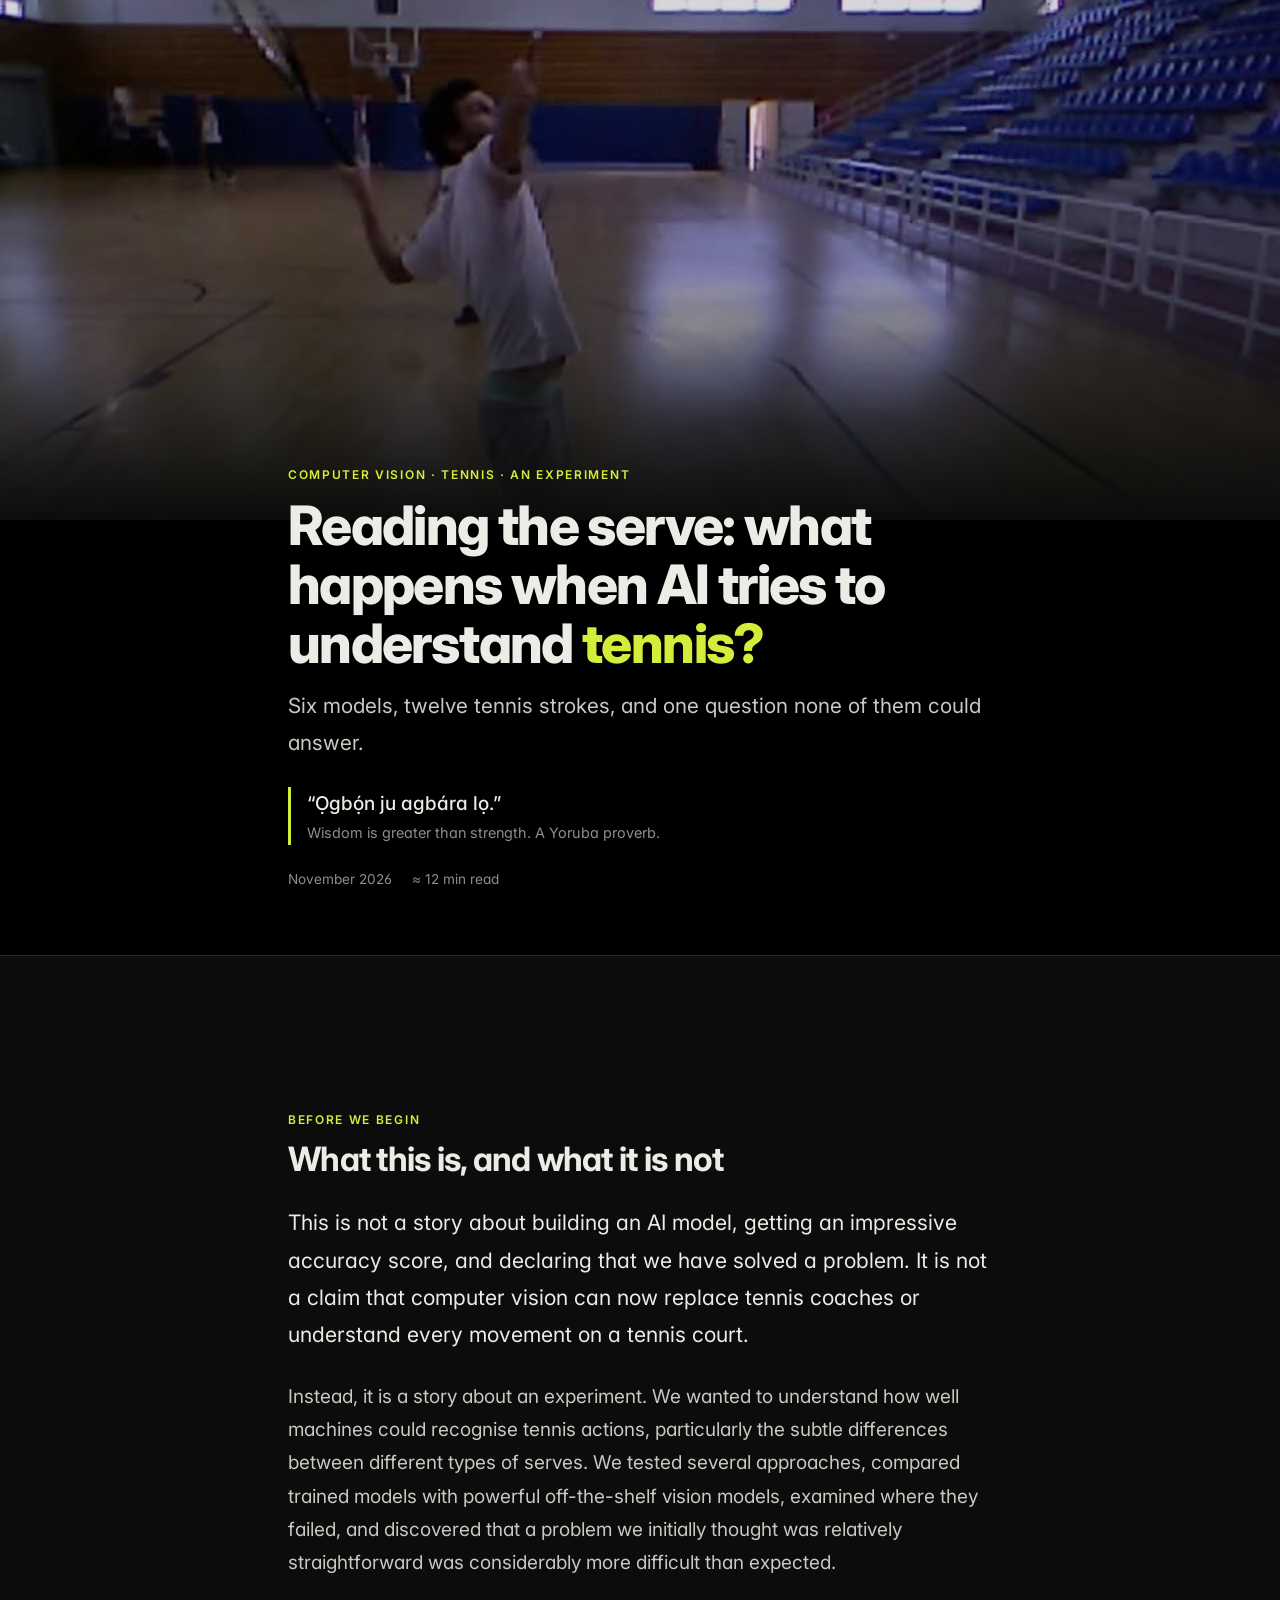
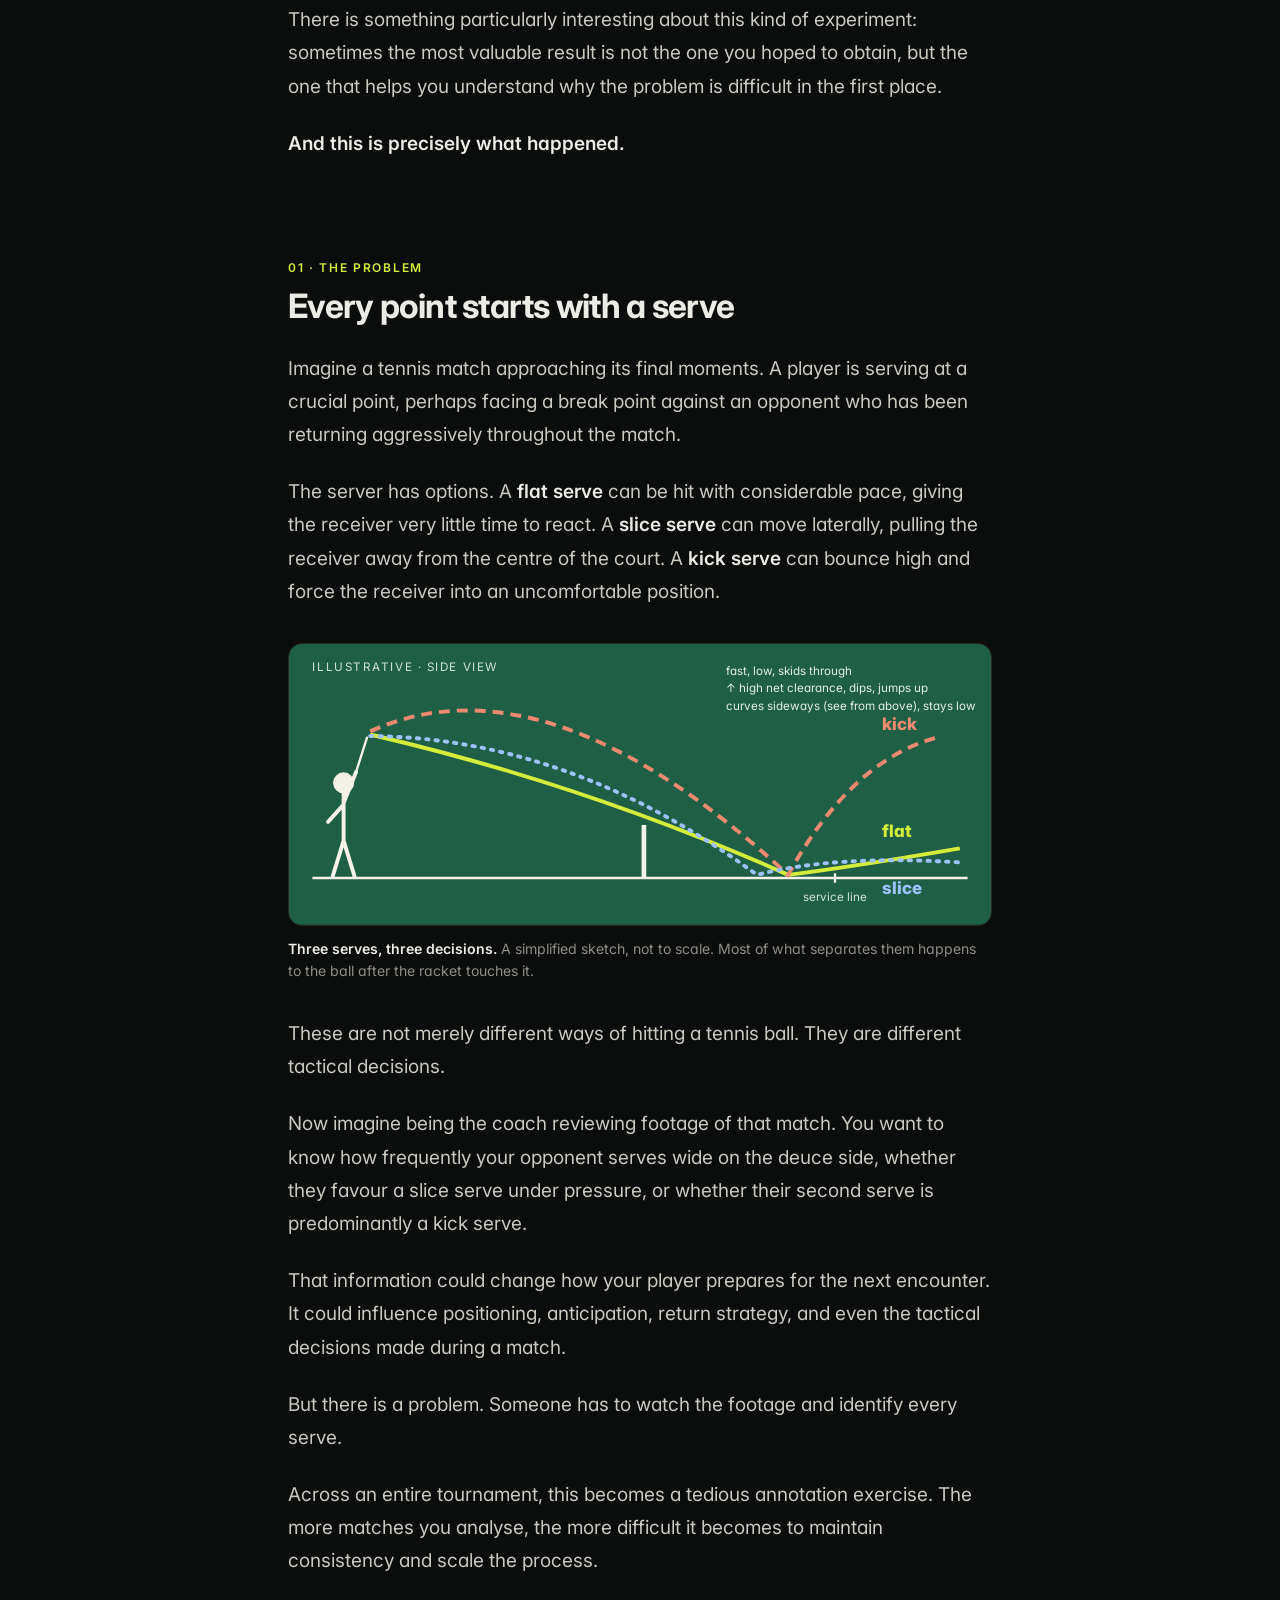
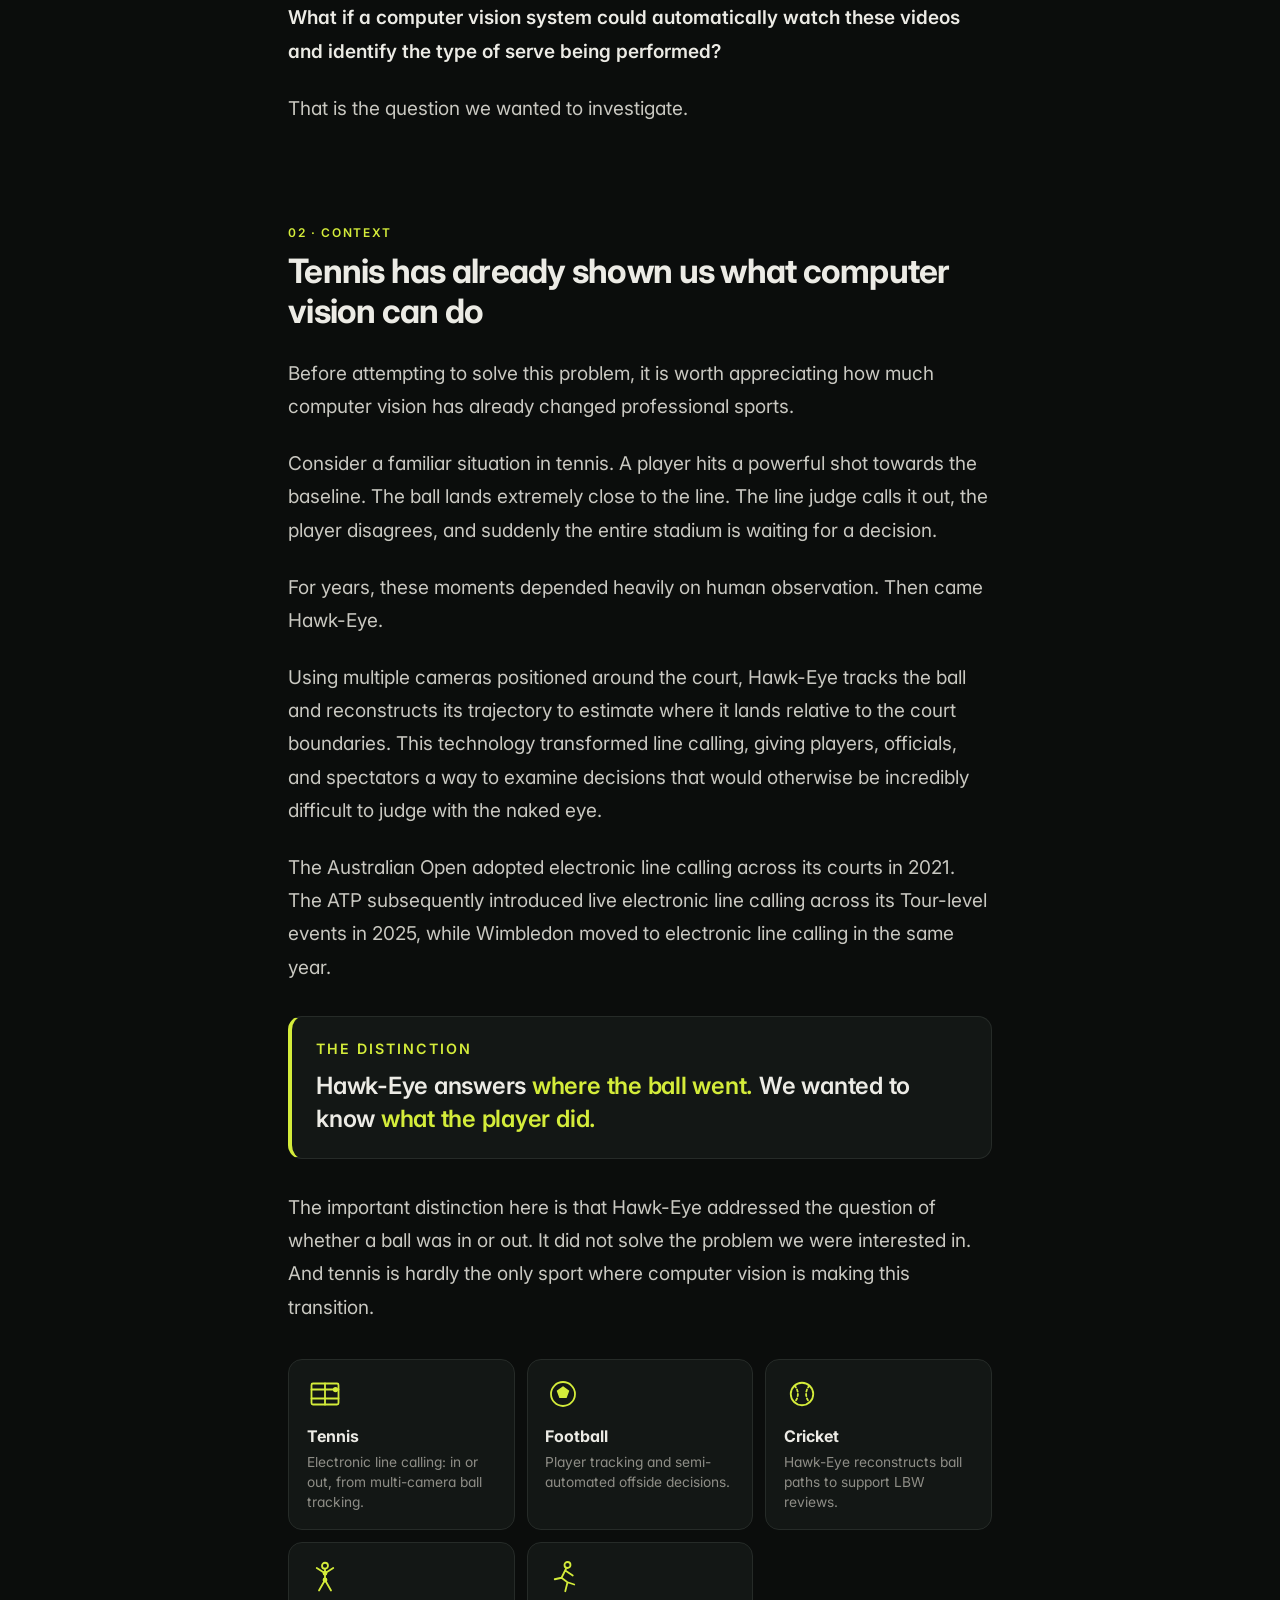
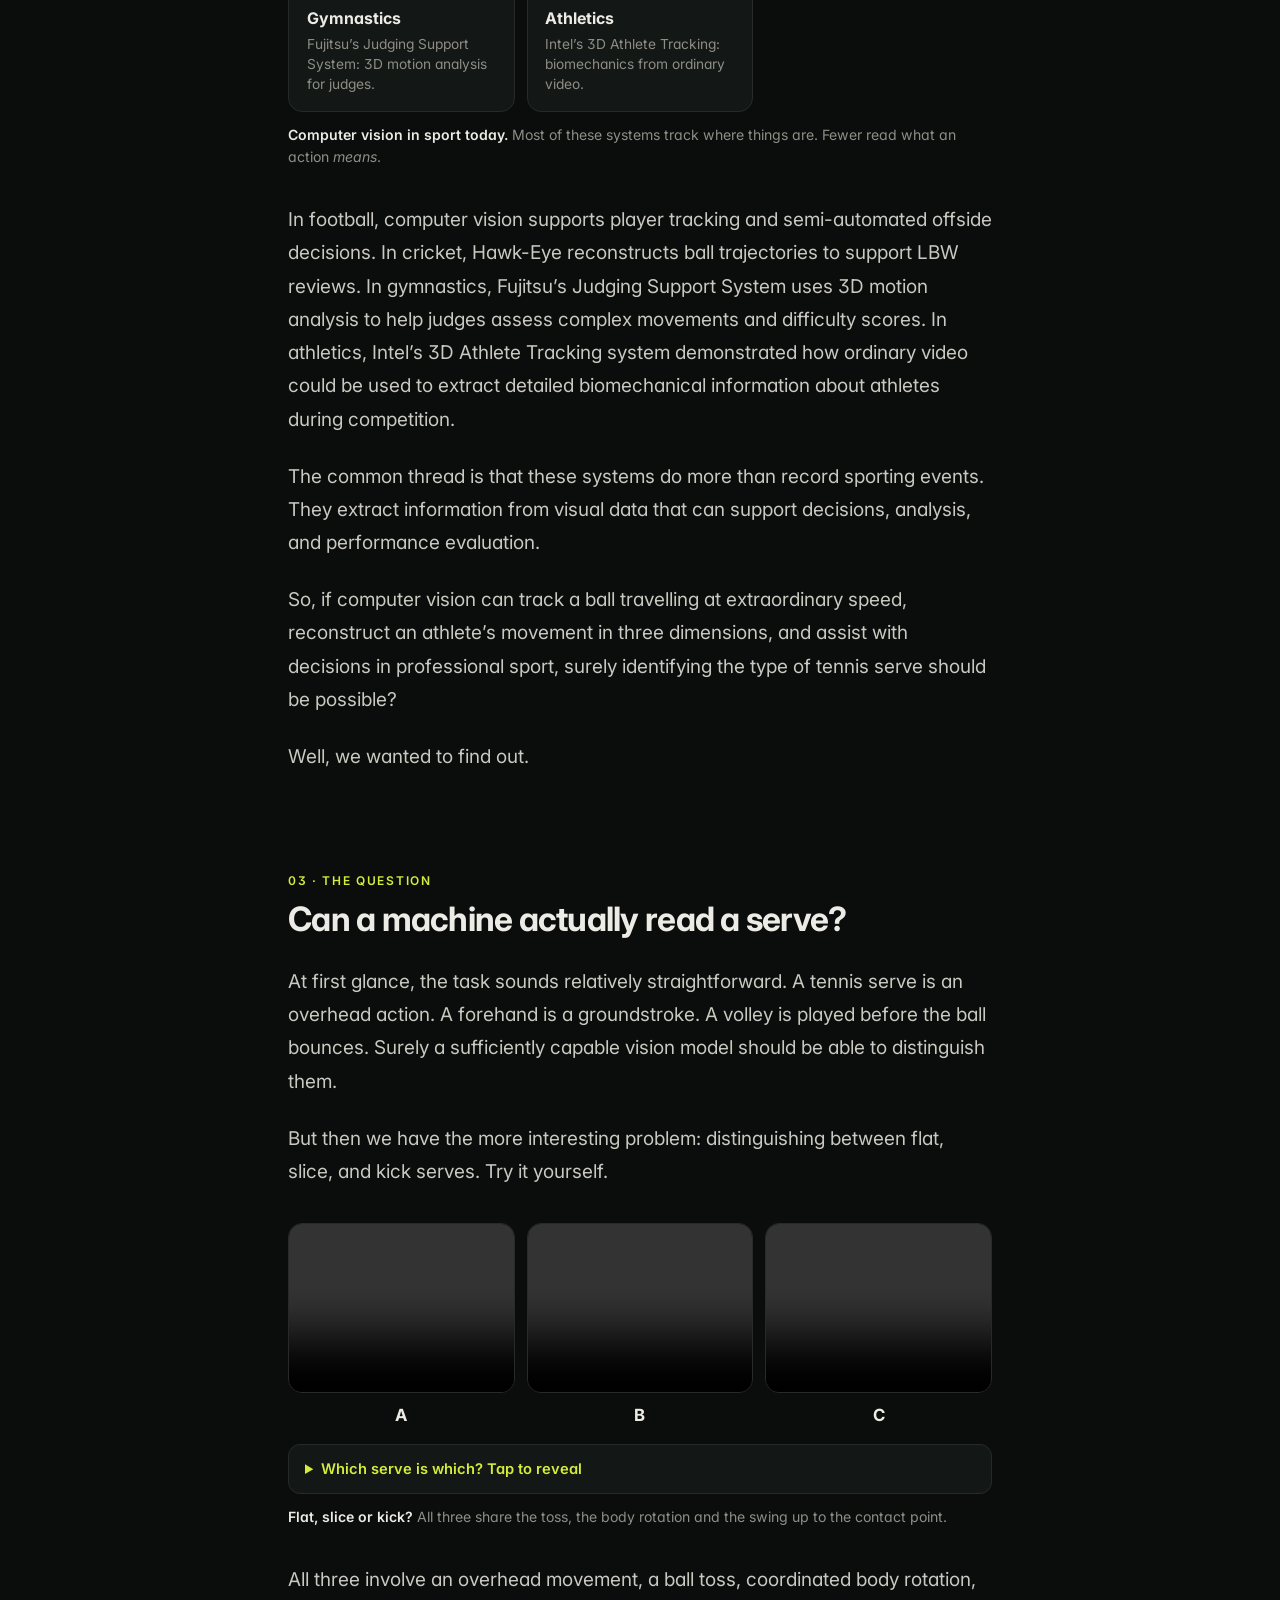
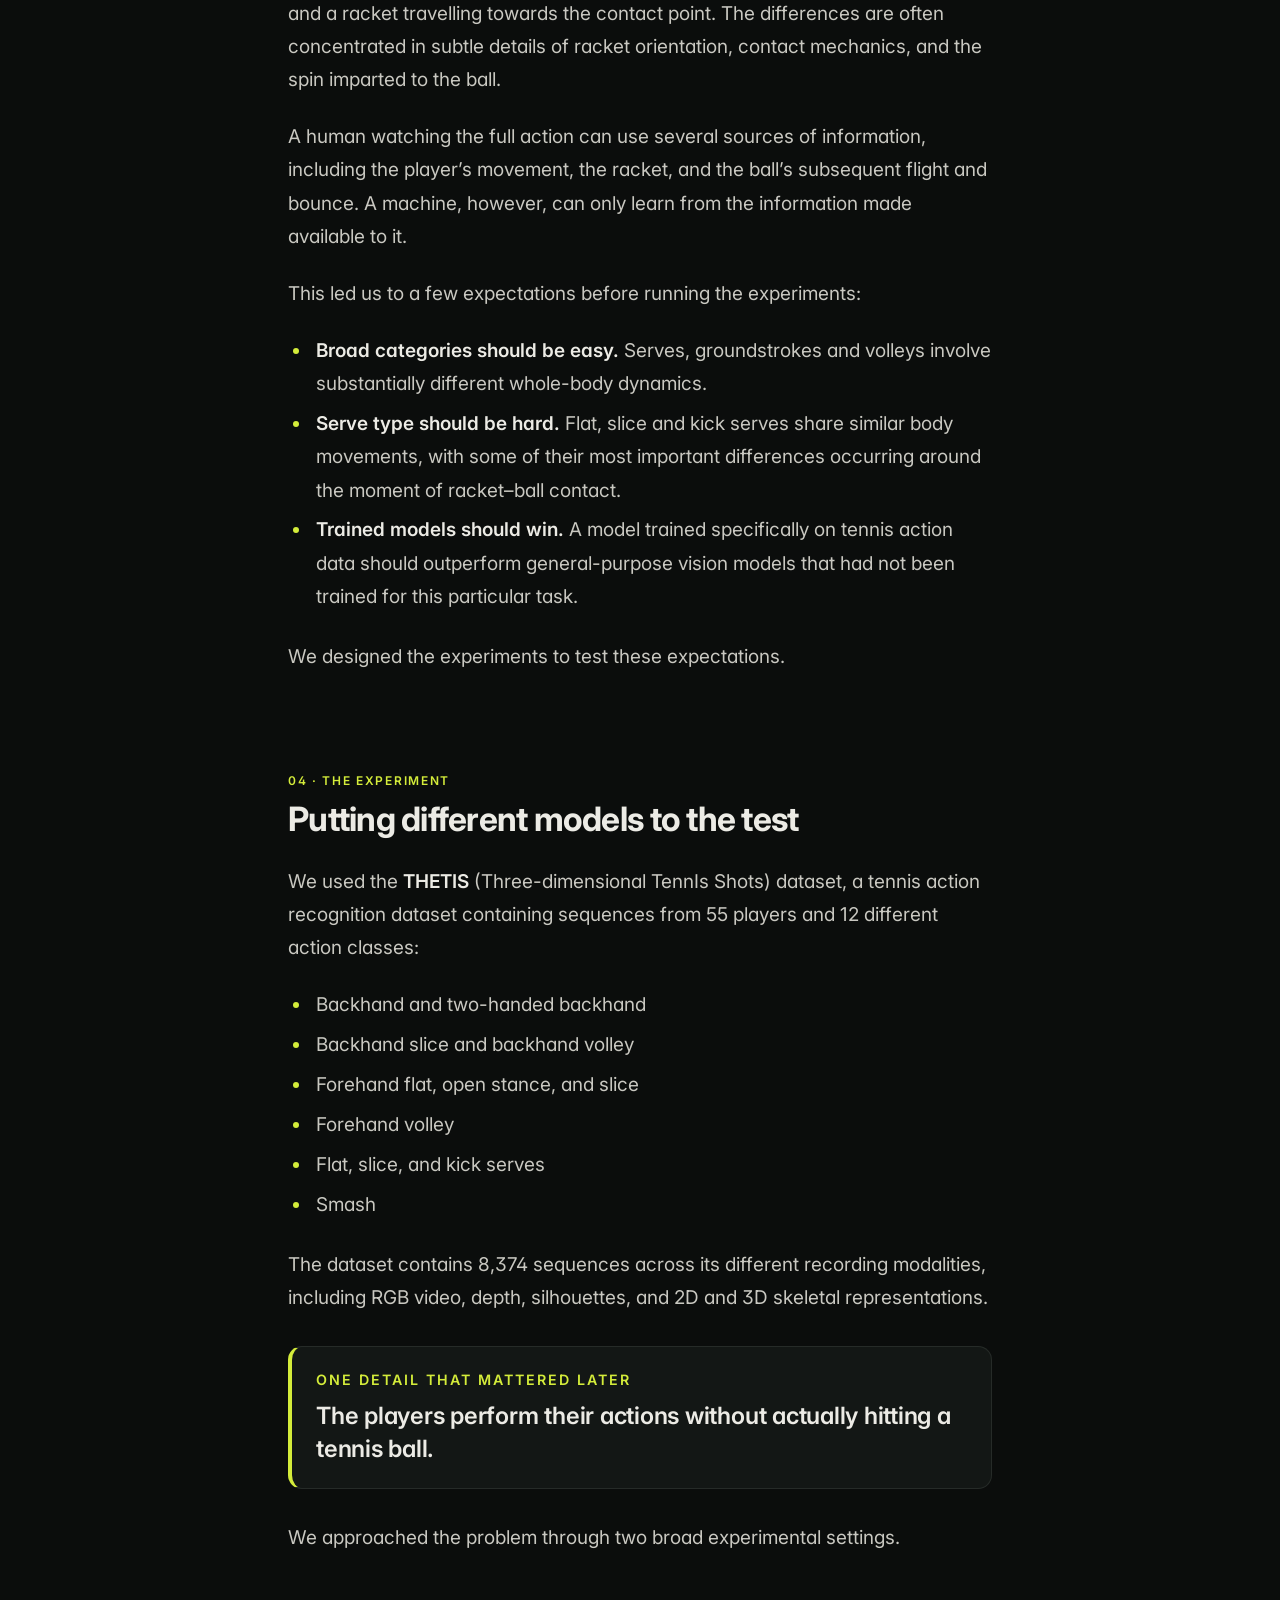
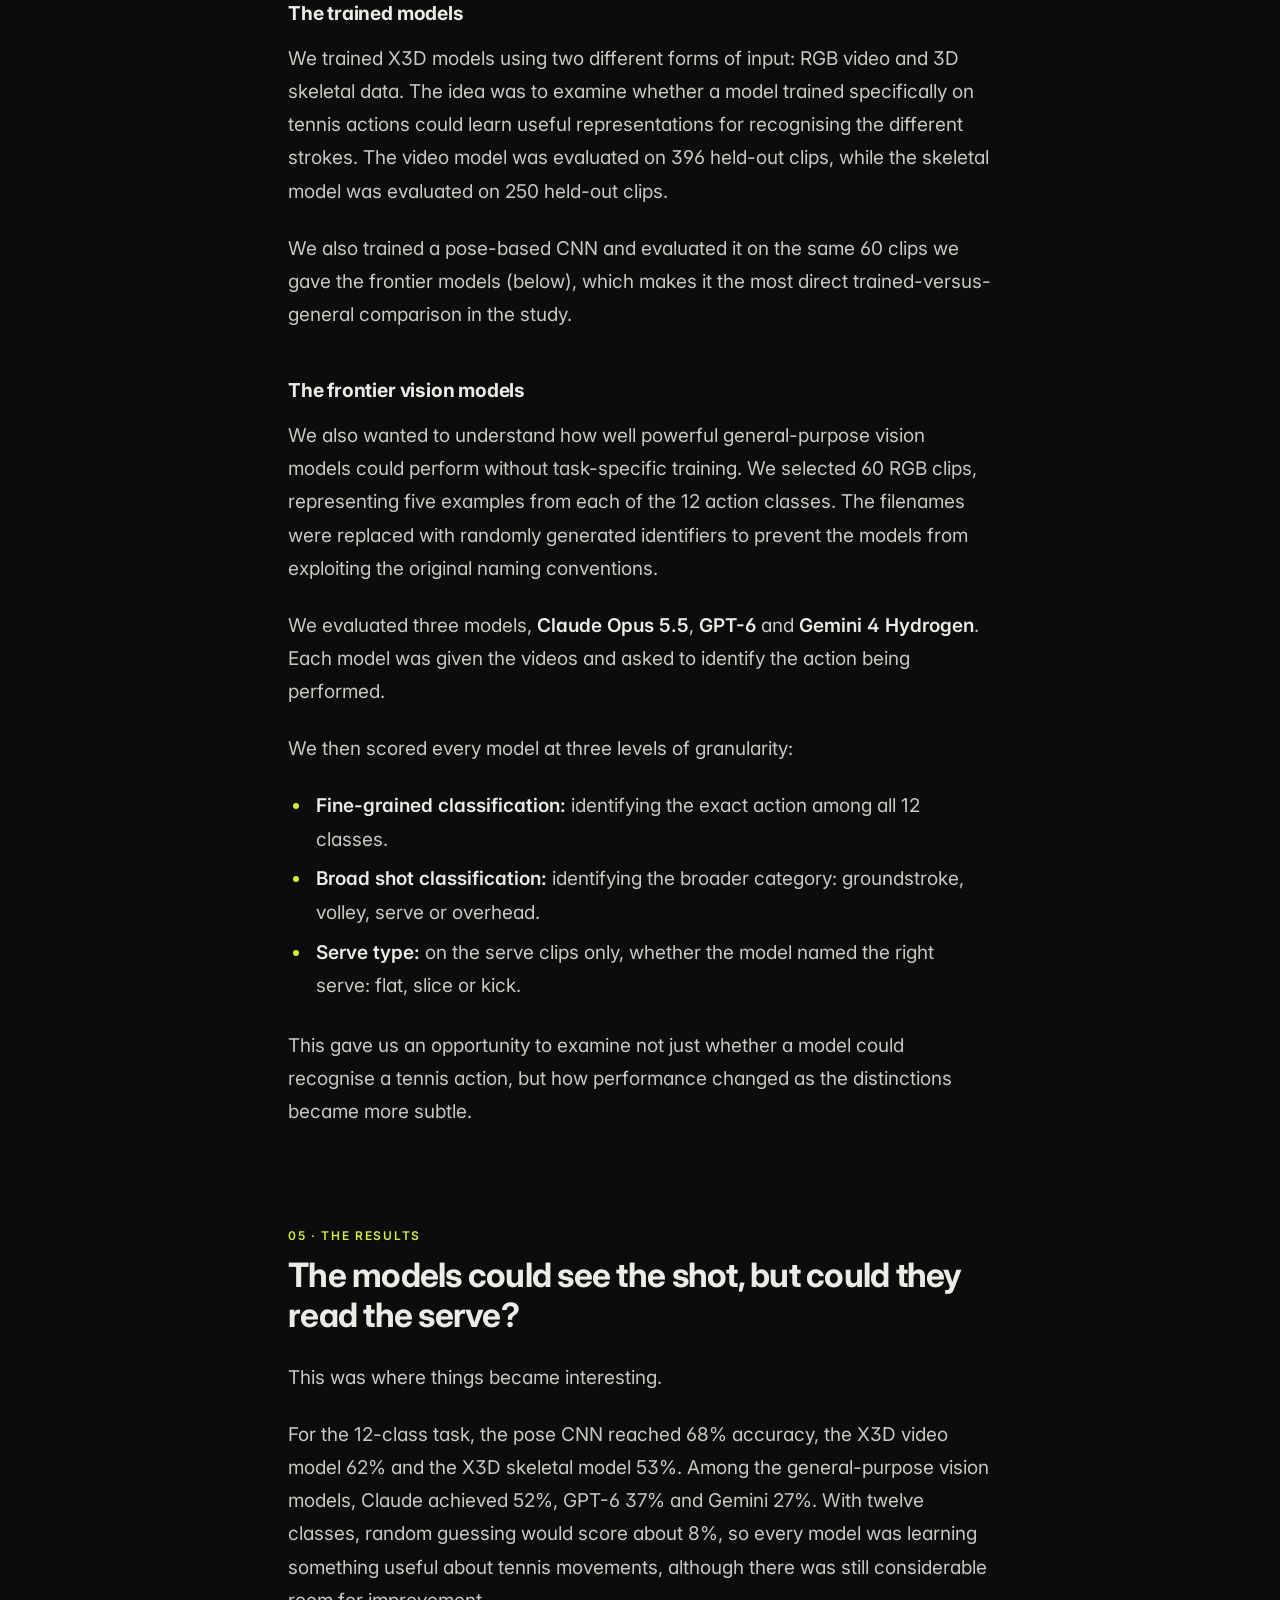
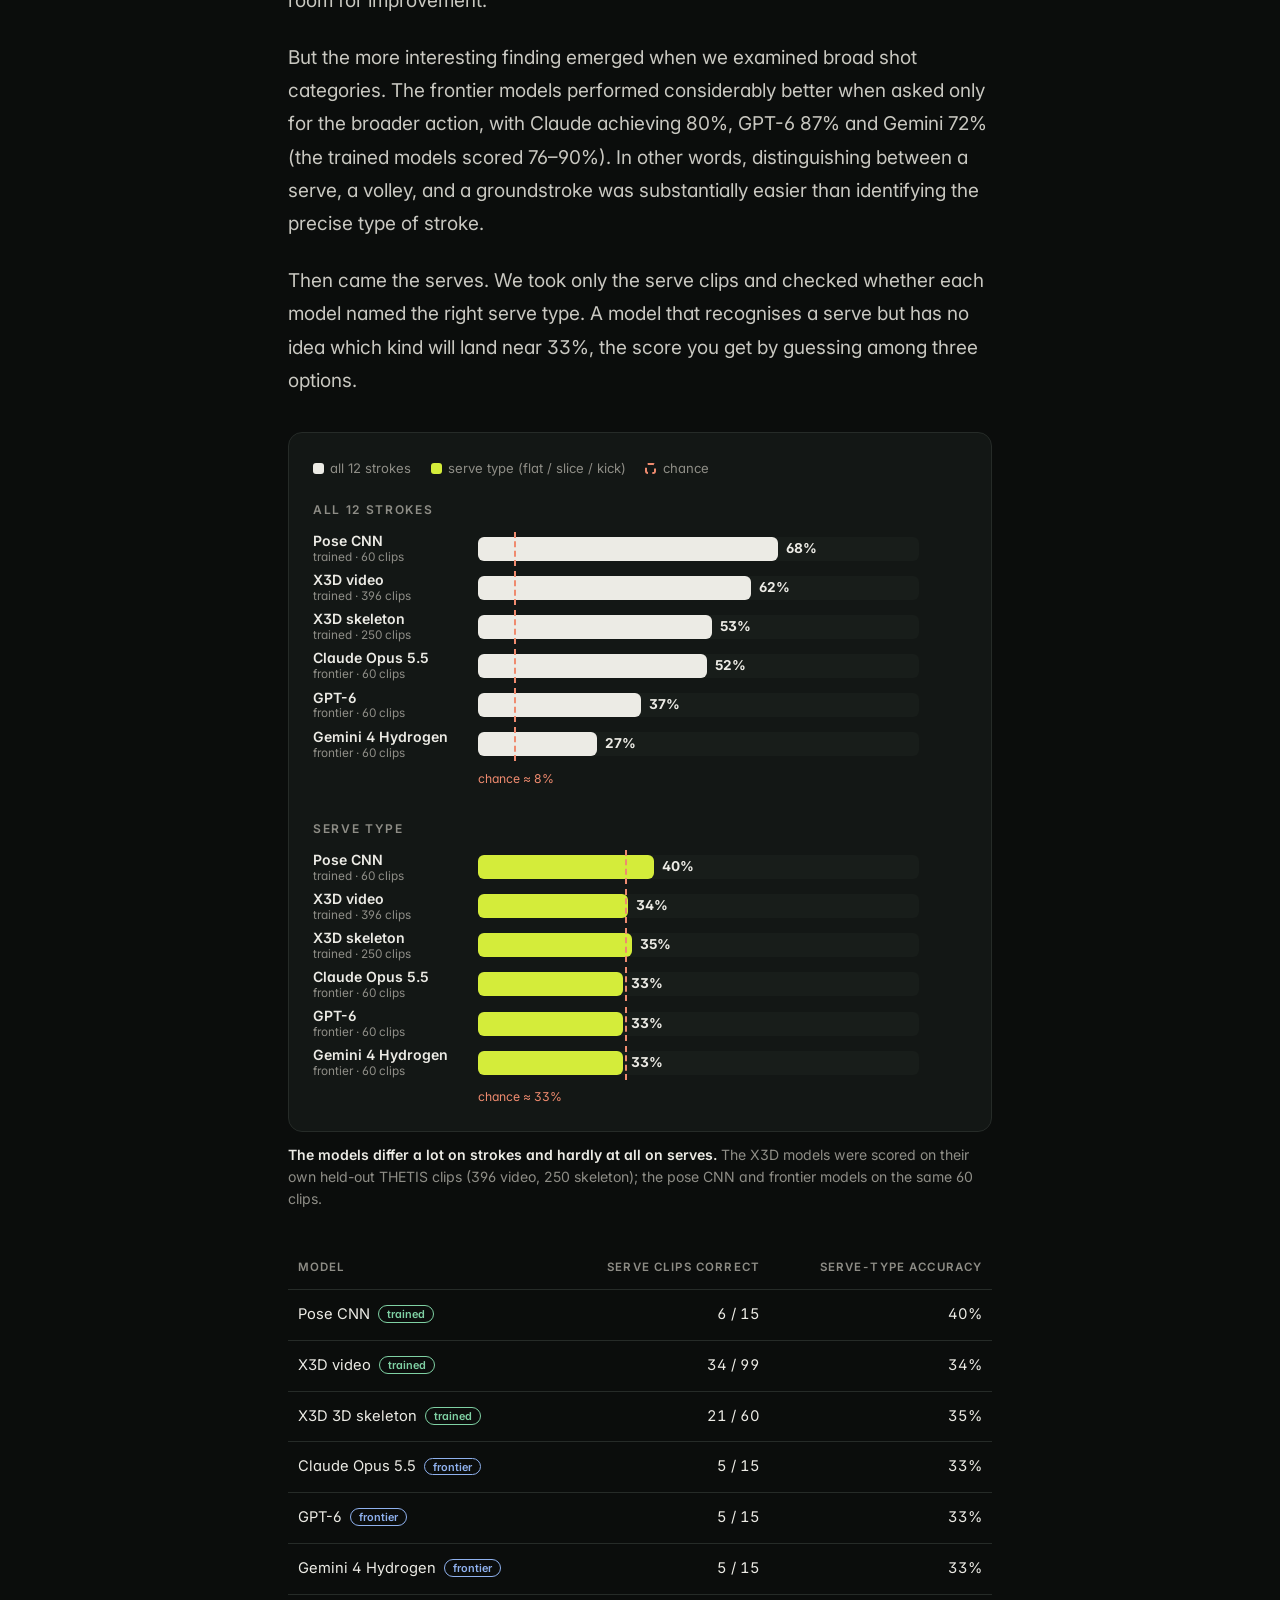
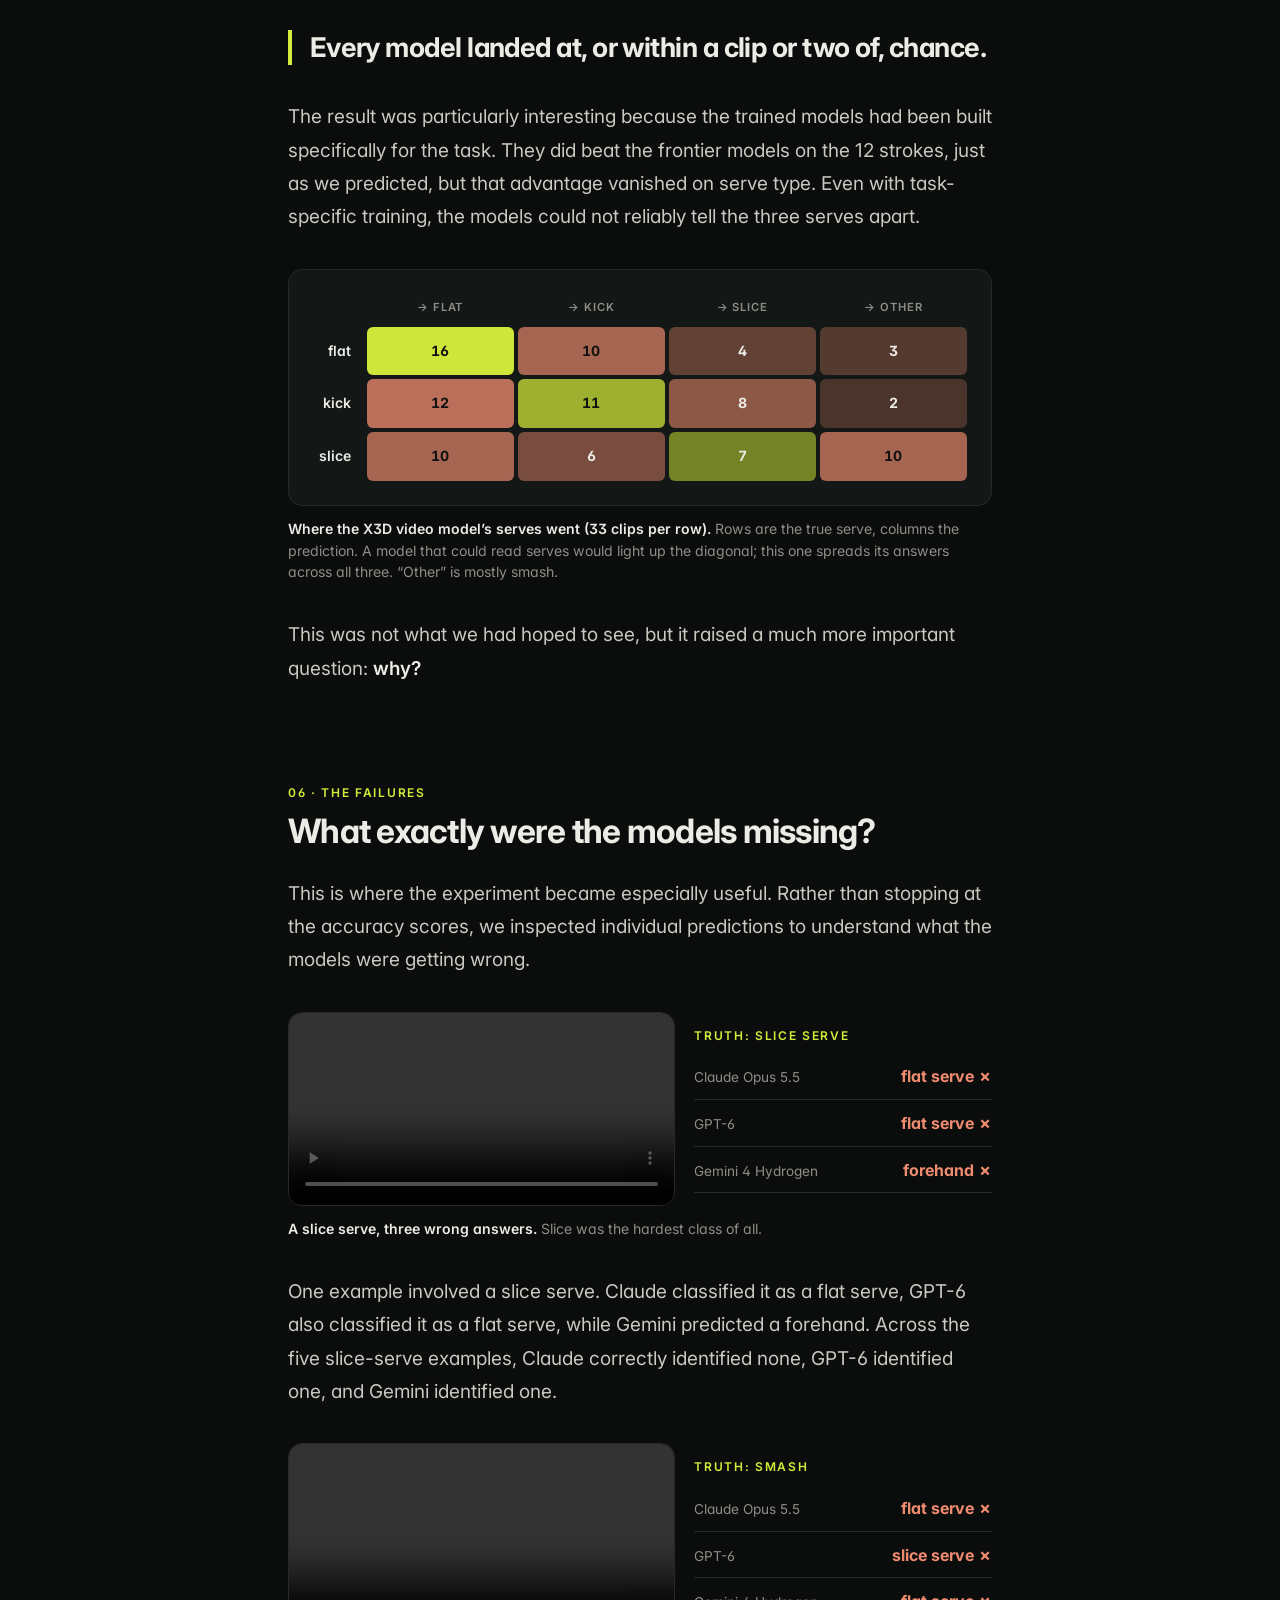
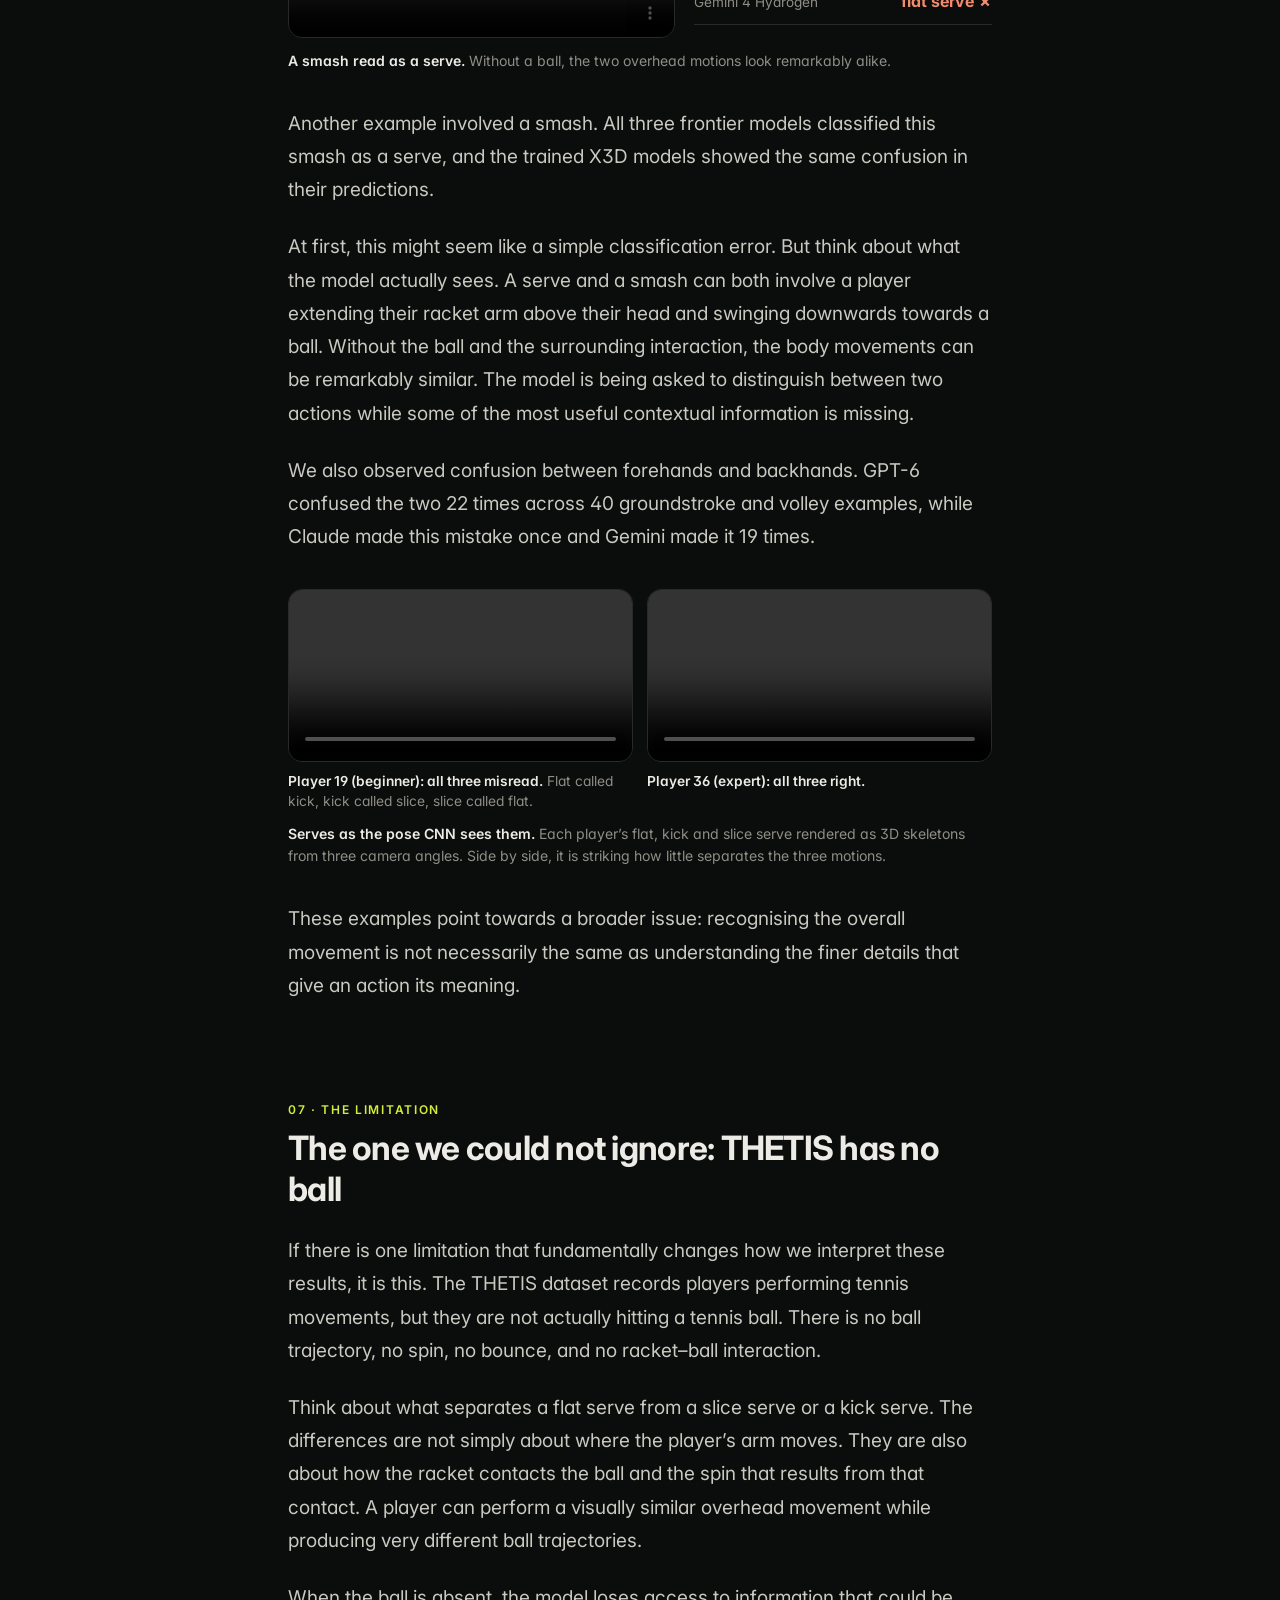
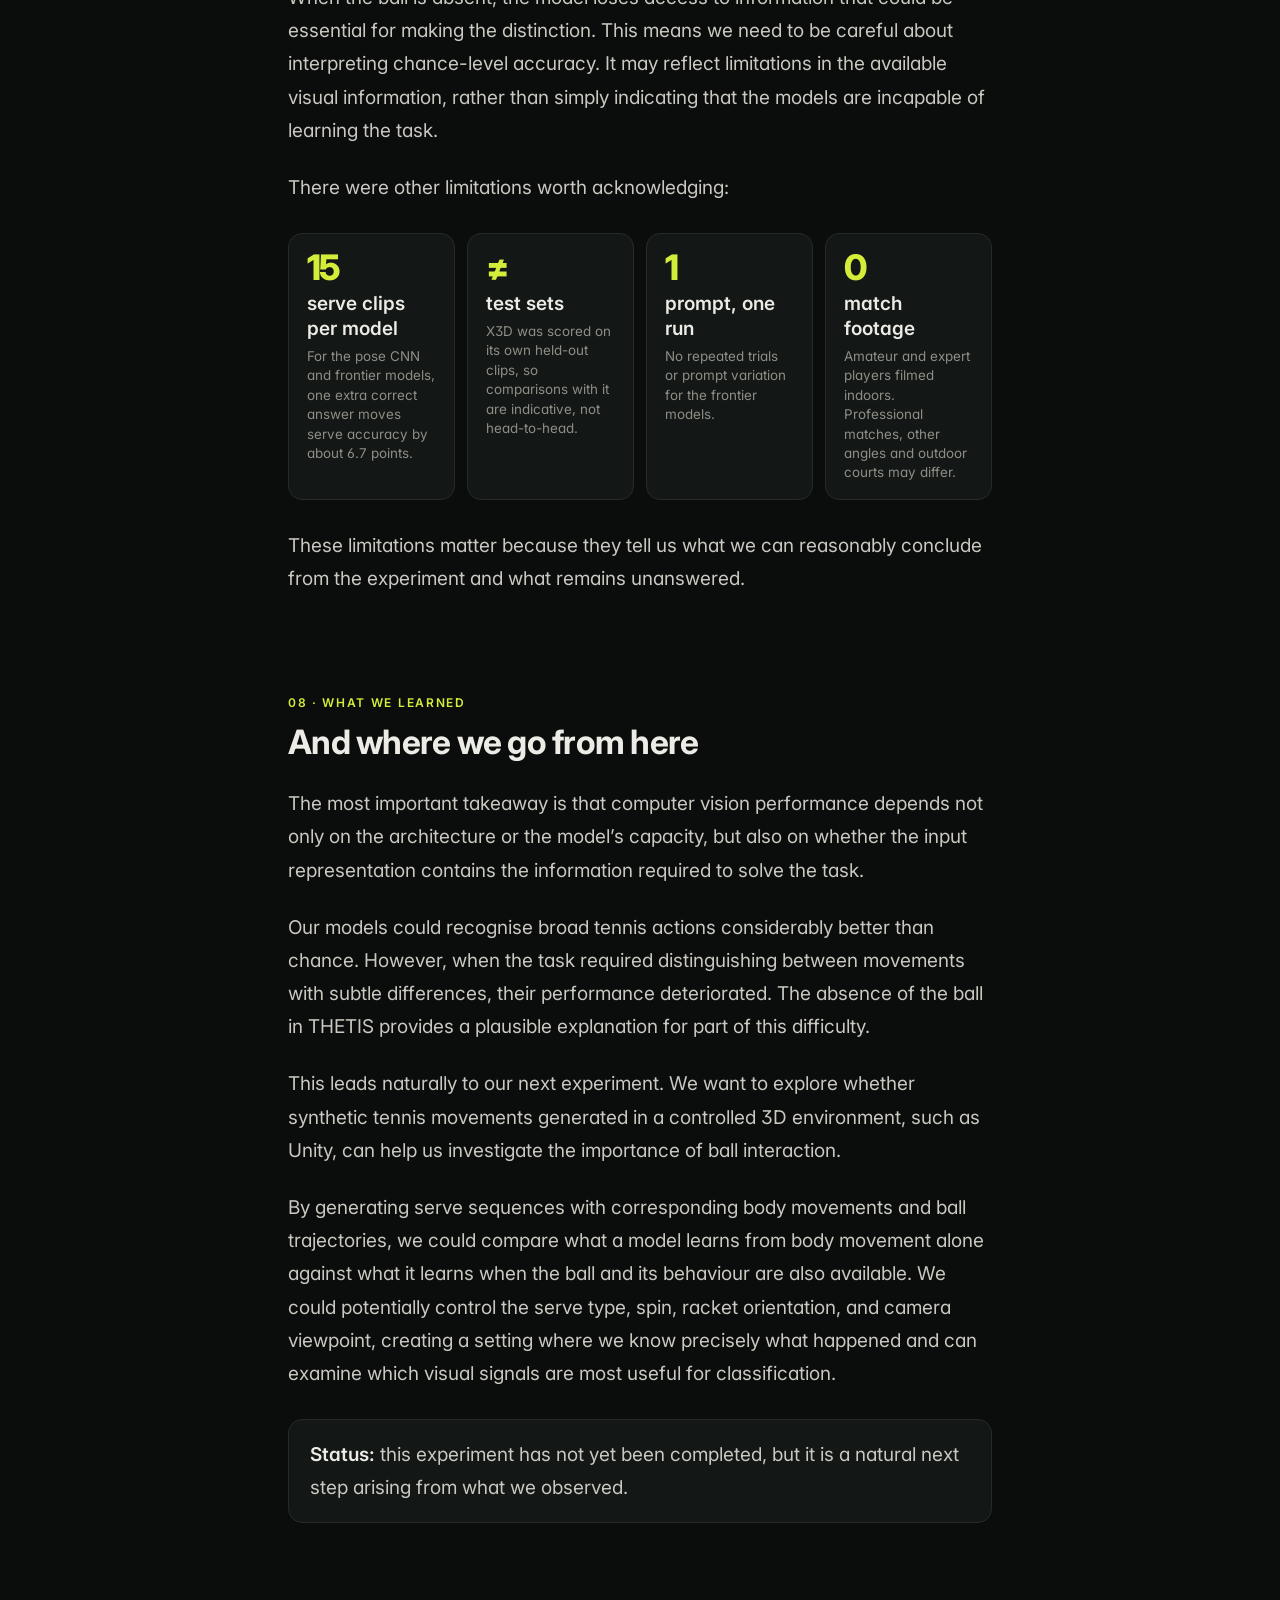
==== reading-the-serve/index.html @ dcf15a88 "final" ====
<!DOCTYPE html>
<html lang="en">
<head>
<meta charset="utf-8">
<meta name="viewport" content="width=device-width, initial-scale=1">
<title>Reading the Serve: What Happens When AI Tries to Understand Tennis?</title>
<meta name="description" content="An experiment in teaching machines to tell flat, slice and kick serves apart, and why every model we tested landed at chance.">
<meta property="og:title" content="Reading the Serve: What Happens When AI Tries to Understand Tennis?">
<meta property="og:description" content="Six models, twelve tennis strokes, and one serve problem none of them could solve.">
<meta property="og:type" content="article">
<meta name="theme-color" content="#0f1a14">
<link rel="icon" href="data:image/svg+xml,%3Csvg xmlns='http://www.w3.org/2000/svg' viewBox='0 0 64 64'%3E%3Ccircle cx='32' cy='32' r='28' fill='%23d4ec3a'/%3E%3Cpath d='M10 20c12 6 12 18 0 24M54 20c-12 6-12 18 0 24' fill='none' stroke='%23fff' stroke-width='4'/%3E%3C/svg%3E">
<link rel="preconnect" href="https://fonts.googleapis.com"><link rel="preconnect" href="https://fonts.gstatic.com" crossorigin>
<link href="https://fonts.googleapis.com/css2?family=Inter:wght@400;500;600;700;800&display=swap" rel="stylesheet">
<style>
:root{
  --bg:#0b0d0c; --card:#131715; --card-2:#181d1a; --ink:#ecebe5; --soft:#c9c8c1; --mute:#8e8d86; --line:#262b28;
  --ball:#d4ec3a; --clay:#ef8b6f; --blue:#8fb1ee; --green:#7fd1a4;
  --font:"Inter", ui-sans-serif, -apple-system, BlinkMacSystemFont, "Segoe UI", Roboto, Arial, sans-serif;
  --col:44rem; --pad:clamp(1.25rem,5vw,2rem);
}
*{box-sizing:border-box}
html{-webkit-text-size-adjust:100%;scroll-behavior:smooth}
body{margin:0;background:var(--bg);color:var(--soft);font-family:var(--font);font-size:clamp(1.0625rem,1rem + .25vw,1.1875rem);line-height:1.75;-webkit-font-smoothing:antialiased;font-feature-settings:"cv11","ss01"}
img,video,svg{max-width:100%;display:block}
a{color:var(--ball);text-underline-offset:3px}
strong,b{color:var(--ink);font-weight:600}
#progress{position:fixed;top:0;left:0;height:3px;width:0;background:var(--ball);z-index:50}

/* one column for everything */
.col,article>*{width:100%;max-width:var(--col);margin-left:auto;margin-right:auto}

/* hero */
.hero{position:relative;background:#000;overflow:hidden;border-bottom:1px solid var(--line)}
.hero-media{position:relative;height:clamp(240px,48vw,520px)}
.hero-media img{width:100%;height:100%;object-fit:cover;object-position:50% 22%;opacity:.85}
.hero-media::after{content:"";position:absolute;inset:0;background:linear-gradient(180deg,rgba(11,13,12,0) 40%,var(--bg) 100%)}
.hero .court{display:none}
.hero-inner{position:relative;padding:0 var(--pad) clamp(2.5rem,6vw,4rem);margin-top:-3.5rem;max-width:calc(var(--col) + 2*var(--pad));margin-left:auto;margin-right:auto;z-index:2}
.eyebrow,.label{font-size:.75rem;font-weight:600;letter-spacing:.14em;text-transform:uppercase;color:var(--ball)}
.hero h1{color:var(--ink);font-weight:800;letter-spacing:-.03em;line-height:1.08;font-size:clamp(2.1rem,1.4rem + 3.2vw,3.4rem);margin:.7rem 0 1rem}
.hero h1 em{font-style:normal;color:var(--ball)}
.hero .dek{font-size:clamp(1.1rem,1rem + .4vw,1.3rem);color:var(--soft);margin:0 0 1.6rem}
.proverb{margin:0;padding-left:1rem;border-left:3px solid var(--ball);color:var(--ink);font-weight:500}
.proverb span{display:block;color:var(--mute);font-weight:400;font-size:.9rem}
.meta{display:flex;gap:1.25rem;margin-top:1.4rem;font-size:.85rem;color:var(--mute)}

/* article */
article{padding:clamp(2rem,5vw,3.5rem) var(--pad) 3rem}
article p{margin:0 auto 1.25em}
article h2{color:var(--ink);font-weight:700;letter-spacing:-.022em;line-height:1.2;font-size:clamp(1.55rem,1.25rem + 1.2vw,2.1rem);margin:3em auto .75em}
article h2 .n{display:block;font-size:.75rem;font-weight:600;letter-spacing:.14em;text-transform:uppercase;color:var(--ball);margin-bottom:.7rem}
article h3{color:var(--ink);font-weight:700;font-size:1.2rem;letter-spacing:-.01em;margin:2.2em auto .6em}
article ul{padding-left:1.25em;margin:0 auto 1.4em}
article li{margin:.35em 0;padding-left:.2em}
article li::marker{color:var(--ball)}
.lead{font-size:1.12em;color:var(--ink)}
.kicker-line{color:var(--ink);font-weight:600}
hr.sep{border:0;height:1px;background:var(--line);margin:3rem auto}
.note{background:var(--card);border:1px solid var(--line);border-radius:14px;padding:1.1rem 1.3rem;margin:1.8rem auto}
.note p:last-child{margin-bottom:0}
.callout{background:var(--card);border:1px solid var(--line);border-left:4px solid var(--ball);border-radius:14px;padding:1.4rem 1.5rem;margin:2rem auto;color:var(--ink);font-size:1.25em;font-weight:600;line-height:1.4;letter-spacing:-.01em}
.callout .tag{display:block;font-size:.6em;font-weight:600;letter-spacing:.14em;text-transform:uppercase;color:var(--ball);margin-bottom:.6rem}
.callout em{font-style:normal;color:var(--ball)}
.pull{color:var(--ink);font-weight:700;font-size:clamp(1.3rem,1.1rem + .9vw,1.7rem);line-height:1.3;letter-spacing:-.02em;margin:2.2rem auto;padding-left:1.1rem;border-left:4px solid var(--ball)}

/* figures: same column as text */
figure{margin:2.2rem auto}
figcaption{font-size:.88rem;line-height:1.55;color:var(--mute);margin-top:.75rem}
.frame{border-radius:14px;overflow:hidden;background:#000;border:1px solid var(--line)}
video{width:100%;height:auto;background:#000}
.trio{display:grid;grid-template-columns:repeat(3,1fr);gap:.75rem}
.trio .cell .frame{aspect-ratio:4/3}
.trio video{height:100%;object-fit:cover}
.trio .lab{color:var(--ink);font-weight:700;font-size:1.05rem;text-align:center;margin-top:.45rem}
details.reveal{font-size:.92rem;margin-top:.9rem;background:var(--card);border:1px solid var(--line);border-radius:12px;padding:.7rem 1rem}
details.reveal summary{cursor:pointer;font-weight:600;color:var(--ball)}
@media (max-width:560px){.trio{grid-template-columns:1fr}.trio .cell .frame{aspect-ratio:16/10}}

.sports{display:grid;grid-template-columns:repeat(auto-fit,minmax(200px,1fr));gap:.75rem}
.sport{background:var(--card);border:1px solid var(--line);border-radius:14px;padding:1rem 1.1rem}
.sport svg{width:36px;height:36px;margin-bottom:.6rem;color:var(--ball)}
.sport .nm{color:var(--ink);font-weight:700;font-size:1rem}
.sport .wh{font-size:.86rem;color:var(--mute);line-height:1.45;margin-top:.2rem}

.chart{background:var(--card);border:1px solid var(--line);border-radius:14px;padding:clamp(1rem,3vw,1.5rem)}
.chart-head{display:flex;flex-wrap:wrap;gap:.5rem 1.2rem;font-size:.82rem;color:var(--mute);margin-bottom:1.2rem}
.chart-head i{display:inline-block;width:11px;height:11px;border-radius:3px;vertical-align:-1px;margin-right:.4rem}
.panels{display:grid;grid-template-columns:1fr;gap:1.8rem}
.panel h4{font-size:.75rem;font-weight:600;letter-spacing:.14em;text-transform:uppercase;color:var(--mute);margin:0 0 .8rem}
.row{display:grid;grid-template-columns:9.5rem 1fr;align-items:center;gap:.8rem;margin:.5rem 0}
.row .who{color:var(--ink);font-size:.88rem;font-weight:600;line-height:1.2}
.row .who small{display:block;font-weight:400;color:var(--mute);font-size:.74rem}
.track{position:relative;height:24px;background:var(--card-2);border-radius:6px;margin-right:3rem}
.bar{position:absolute;left:0;top:0;bottom:0;border-radius:6px;background:var(--ink)}
.bar span{position:absolute;left:calc(100% + 8px);top:50%;transform:translateY(-50%);font-size:.85rem;font-weight:700;color:var(--ink);white-space:nowrap}
.panel.serve .bar{background:var(--ball)}
.chance{position:absolute;top:-5px;bottom:-5px;border-left:2px dashed var(--clay)}
.chance-lab{font-size:.76rem;color:var(--clay);margin-top:.4rem;padding-left:10.3rem !important}
@media (max-width:520px){.row{grid-template-columns:7.2rem 1fr}.chance-lab{padding-left:8rem !important}}

.tablewrap{overflow-x:auto;-webkit-overflow-scrolling:touch;margin:1.8rem auto}
table{width:100%;border-collapse:collapse;font-size:.92rem;min-width:28rem}
th,td{padding:.75rem .6rem;border-bottom:1px solid var(--line);text-align:left}
th{font-size:.72rem;letter-spacing:.1em;text-transform:uppercase;color:var(--mute);font-weight:600}
td{color:var(--ink)}
td.num,th.num{text-align:right;font-variant-numeric:tabular-nums}
tr.trained td:first-child::after,tr.frontier td:first-child::after{margin-left:.5rem;font-size:.68rem;font-weight:600;border:1px solid currentColor;border-radius:999px;padding:.05rem .5rem;vertical-align:1px}
tr.trained td:first-child::after{content:"trained";color:var(--green)}
tr.frontier td:first-child::after{content:"frontier";color:var(--blue)}

.heat{display:grid;grid-template-columns:auto repeat(4,1fr);gap:4px;font-size:.88rem}
.heat div{padding:.75rem .4rem;text-align:center;border-radius:6px;color:#111}
.heat .h{font-size:.7rem;font-weight:600;letter-spacing:.08em;text-transform:uppercase;color:var(--mute);background:none;padding:.3rem}
.heat .rl{text-align:right;font-weight:600;color:var(--ink);background:none;padding-right:.7rem}
.heat .c{font-weight:700;font-variant-numeric:tabular-nums}

.example{display:grid;grid-template-columns:1.3fr 1fr;gap:1.2rem;align-items:center}
.preds .truth{font-size:.75rem;font-weight:600;letter-spacing:.14em;text-transform:uppercase;color:var(--ball);margin-bottom:.5rem}
.preds .p{display:flex;justify-content:space-between;gap:.8rem;border-bottom:1px solid var(--line);padding:.55rem 0;align-items:baseline}
.preds .m{font-size:.85rem;color:var(--mute)}
.preds .v{font-weight:700;font-size:1rem}
.preds .no{color:var(--clay)} .preds .no::after{content:"  ✗"}
.preds .ok{color:var(--green)} .preds .ok::after{content:"  ✓"}
@media (max-width:620px){.example{grid-template-columns:1fr}}
.pair{display:grid;grid-template-columns:1fr 1fr;gap:.9rem}
.pcap{font-size:.86rem;line-height:1.45;color:var(--mute);margin:.6rem 0 0 !important}
@media (max-width:560px){.pair{grid-template-columns:1fr}}

.limits{display:grid;grid-template-columns:repeat(auto-fit,minmax(160px,1fr));gap:.75rem;margin:1.8rem auto}
.lim{background:var(--card);border:1px solid var(--line);border-radius:14px;padding:1rem 1.1rem}
.lim .b{font-weight:800;font-size:2.2rem;letter-spacing:-.04em;line-height:1;color:var(--ball)}
.lim .t{color:var(--ink);font-weight:600;margin-top:.45rem;line-height:1.3}
.lim .d{font-size:.84rem;color:var(--mute);margin-top:.3rem;line-height:1.45}
.refs{font-size:.94rem}
.refs li{margin:.6em 0;line-height:1.55}
footer{border-top:1px solid var(--line);padding:2rem var(--pad) 3rem;font-size:.85rem;color:var(--mute)}
footer .col{text-align:left}
@media (prefers-reduced-motion:reduce){html{scroll-behavior:auto}}
</style>
</head>
<body>
<div id="progress" aria-hidden="true"></div>

<header class="hero">
  <div class="hero-media"><img src="media/hero.jpg" alt="A THETIS dataset participant tossing an imaginary ball during a serve in an indoor sports hall"></div>
  <svg class="court" viewBox="0 0 1600 900" preserveAspectRatio="xMidYMid slice" fill="none" stroke="#d4ec3a" stroke-width="2" aria-hidden="true">
    <rect x="200" y="120" width="1200" height="660"/><line x1="200" y1="200" x2="1400" y2="200"/><line x1="200" y1="700" x2="1400" y2="700"/>
    <line x1="800" y1="120" x2="800" y2="780" stroke-dasharray="8 8"/><line x1="480" y1="200" x2="480" y2="700"/><line x1="1120" y1="200" x2="1120" y2="700"/><line x1="480" y1="450" x2="1120" y2="450"/>
  </svg>
  <div class="hero-inner">
    <div class="eyebrow">Computer vision · Tennis · An experiment</div>
    <h1>Reading the serve: what happens when AI tries to understand <em>tennis?</em></h1>
    <p class="dek">Six models, twelve tennis strokes, and one question none of them could answer.</p>
    <p class="proverb">“Ọgbọ́n ju agbára lọ.”<span>Wisdom is greater than strength. A Yoruba proverb.</span></p>
    <div class="meta"><span>November 2026</span><span>≈ 12 min read</span></div>
  </div>
</header>

<article>

<h2><span class="n">Before we begin</span>What this is, and what it is not</h2>
<p class="lead">This is not a story about building an AI model, getting an impressive accuracy score, and declaring that we have solved a problem. It is not a claim that computer vision can now replace tennis coaches or understand every movement on a tennis court.</p>
<p>Instead, it is a story about an experiment. We wanted to understand how well machines could recognise tennis actions, particularly the subtle differences between different types of serves. We tested several approaches, compared trained models with powerful off-the-shelf vision models, examined where they failed, and discovered that a problem we initially thought was relatively straightforward was considerably more difficult than expected.</p>
<p>There is something particularly interesting about this kind of experiment: sometimes the most valuable result is not the one you hoped to obtain, but the one that helps you understand why the problem is difficult in the first place.</p>
<p class="kicker-line">And this is precisely what happened.</p>

<h2><span class="n">01 · The problem</span>Every point starts with a serve</h2>
<p>Imagine a tennis match approaching its final moments. A player is serving at a crucial point, perhaps facing a break point against an opponent who has been returning aggressively throughout the match.</p>
<p>The server has options. A <strong>flat serve</strong> can be hit with considerable pace, giving the receiver very little time to react. A <strong>slice serve</strong> can move laterally, pulling the receiver away from the centre of the court. A <strong>kick serve</strong> can bounce high and force the receiver into an uncomfortable position.</p>

<figure>
  <div class="chart" style="padding:0;overflow:hidden">
  <svg viewBox="0 0 900 360" role="img" aria-labelledby="serveFigTitle" style="width:100%;height:auto">
    <title id="serveFigTitle">Side view of the three serve types: flat travels low and fast and skids, kick clears the net high and bounces up, slice stays lower and curves sideways</title>
    <rect x="0" y="0" width="900" height="360" rx="12" fill="#1f5f45"/>
    <line x1="30" y1="300" x2="870" y2="300" stroke="#f3f1e8" stroke-width="3"/>
    <rect x="452" y="232" width="6" height="68" fill="#f3f1e8"/>
    <line x1="455" y1="232" x2="455" y2="300" stroke="#f3f1e8" stroke-width="2" stroke-dasharray="3 4"/>
    <line x1="700" y1="294" x2="700" y2="306" stroke="#f3f1e8" stroke-width="3"/>
    <text x="700" y="330" fill="#cfe3d6" font-family="Inter,Arial,sans-serif" font-size="15" text-anchor="middle">service line</text>
    <!-- server -->
    <g stroke="#f3f1e8" stroke-width="5" stroke-linecap="round" fill="none">
      <circle cx="70" cy="178" r="11" fill="#f3f1e8"/><path d="M70 190v62M70 252l-14 46M70 252l14 46M70 206l-20 22M70 204l16-40"/><path d="M86 164l14-44" stroke-width="3"/>
    </g>
    <!-- flat -->
    <path d="M104 116 Q 380 180 640 296 Q 720 286 860 262" fill="none" stroke="#d4ec3a" stroke-width="5"/>
    <!-- kick -->
    <path d="M104 112 Q 330 10 640 296 Q 720 150 830 120" fill="none" stroke="#ee8a72" stroke-width="5" stroke-dasharray="14 9"/>
    <!-- slice -->
    <path d="M104 118 Q 360 120 600 296 Q 700 270 860 280" fill="none" stroke="#9ec1ff" stroke-width="5" stroke-dasharray="3 9" stroke-linecap="round"/>
    <g font-family="Inter,Arial,sans-serif" font-weight="800" font-size="22">
      <text x="760" y="248" fill="#d4ec3a">flat</text>
      <text x="760" y="110" fill="#ee8a72">kick</text>
      <text x="760" y="320" fill="#9ec1ff">slice</text>
    </g>
    <g font-family="Inter,Arial,sans-serif" font-size="15" fill="#e4efe7">
      <text x="560" y="40">fast, low, skids through</text>
      <text x="560" y="62">↑ high net clearance, dips, jumps up</text>
      <text x="560" y="84">curves sideways (see from above), stays low</text>
    </g>
    <text x="30" y="34" fill="#cfe3d6" font-family="Inter,Arial,sans-serif" font-size="15" letter-spacing="2">ILLUSTRATIVE · SIDE VIEW</text>
  </svg>
  </div>
  <figcaption><b>Three serves, three decisions.</b> A simplified sketch, not to scale. Most of what separates them happens to the ball after the racket touches it.</figcaption>
</figure>

<p>These are not merely different ways of hitting a tennis ball. They are different tactical decisions.</p>
<p>Now imagine being the coach reviewing footage of that match. You want to know how frequently your opponent serves wide on the deuce side, whether they favour a slice serve under pressure, or whether their second serve is predominantly a kick serve.</p>
<p>That information could change how your player prepares for the next encounter. It could influence positioning, anticipation, return strategy, and even the tactical decisions made during a match.</p>
<p>But there is a problem. Someone has to watch the footage and identify every serve.</p>
<p>Across an entire tournament, this becomes a tedious annotation exercise. The more matches you analyse, the more difficult it becomes to maintain consistency and scale the process.</p>
<p class="kicker-line">What if a computer vision system could automatically watch these videos and identify the type of serve being performed?</p>
<p>That is the question we wanted to investigate.</p>

<h2><span class="n">02 · Context</span>Tennis has already shown us what computer vision can do</h2>
<p>Before attempting to solve this problem, it is worth appreciating how much computer vision has already changed professional sports.</p>
<p>Consider a familiar situation in tennis. A player hits a powerful shot towards the baseline. The ball lands extremely close to the line. The line judge calls it out, the player disagrees, and suddenly the entire stadium is waiting for a decision.</p>
<p>For years, these moments depended heavily on human observation. Then came Hawk-Eye.</p>
<p>Using multiple cameras positioned around the court, Hawk-Eye tracks the ball and reconstructs its trajectory to estimate where it lands relative to the court boundaries. This technology transformed line calling, giving players, officials, and spectators a way to examine decisions that would otherwise be incredibly difficult to judge with the naked eye.</p>
<p>The Australian Open adopted electronic line calling across its courts in 2021. The ATP subsequently introduced live electronic line calling across its Tour-level events in 2025, while Wimbledon moved to electronic line calling in the same year.</p>

<div class="callout"><span class="tag">The distinction</span>Hawk-Eye answers <em>where the ball went.</em> We wanted to know <em>what the player did.</em></div>

<p>The important distinction here is that Hawk-Eye addressed the question of whether a ball was in or out. It did not solve the problem we were interested in. And tennis is hardly the only sport where computer vision is making this transition.</p>

<figure>
  <div class="sports">
    <div class="sport">
      <svg viewBox="0 0 48 48" fill="none" stroke="currentColor" stroke-width="2.4" stroke-linecap="round"><rect x="6" y="10" width="36" height="28" rx="2"/><path d="M6 18h36M6 30h36M24 10v28"/><circle cx="38" cy="18" r="3.5" fill="currentColor" stroke="none"/></svg>
      <div class="nm">Tennis</div><div class="wh">Electronic line calling: in or out, from multi-camera ball tracking.</div></div>
    <div class="sport">
      <svg viewBox="0 0 48 48" fill="none" stroke="currentColor" stroke-width="2.4" stroke-linecap="round"><circle cx="24" cy="24" r="16"/><path d="M24 15l7 5-3 8h-8l-3-8z" fill="currentColor"/></svg>
      <div class="nm">Football</div><div class="wh">Player tracking and semi-automated offside decisions.</div></div>
    <div class="sport">
      <svg viewBox="0 0 48 48" fill="none" stroke="currentColor" stroke-width="2.4" stroke-linecap="round"><circle cx="24" cy="24" r="15"/><path d="M14 13c6 6 6 16 0 22M34 13c-6 6-6 16 0 22" stroke-dasharray="3 3"/></svg>
      <div class="nm">Cricket</div><div class="wh">Hawk-Eye reconstructs ball paths to support LBW reviews.</div></div>
    <div class="sport">
      <svg viewBox="0 0 48 48" fill="none" stroke="currentColor" stroke-width="2.4" stroke-linecap="round"><circle cx="24" cy="9" r="4"/><path d="M24 14v14M24 19l-11-7M24 19l11-7M24 28l-8 14M24 28l8 14"/><circle cx="24" cy="19" r="2" fill="currentColor"/><circle cx="24" cy="28" r="2" fill="currentColor"/></svg>
      <div class="nm">Gymnastics</div><div class="wh">Fujitsu’s Judging Support System: 3D motion analysis for judges.</div></div>
    <div class="sport">
      <svg viewBox="0 0 48 48" fill="none" stroke="currentColor" stroke-width="2.4" stroke-linecap="round"><circle cx="30" cy="8" r="4"/><path d="M28 13l-6 12 8 6-3 12M22 25l-9 2M28 16l9 6M30 31l9 3"/></svg>
      <div class="nm">Athletics</div><div class="wh">Intel’s 3D Athlete Tracking: biomechanics from ordinary video.</div></div>
  </div>
  <figcaption><b>Computer vision in sport today.</b> Most of these systems track where things are. Fewer read what an action <em>means</em>.</figcaption>
</figure>

<p>In football, computer vision supports player tracking and semi-automated offside decisions. In cricket, Hawk-Eye reconstructs ball trajectories to support LBW reviews. In gymnastics, Fujitsu’s Judging Support System uses 3D motion analysis to help judges assess complex movements and difficulty scores. In athletics, Intel’s 3D Athlete Tracking system demonstrated how ordinary video could be used to extract detailed biomechanical information about athletes during competition.</p>
<p>The common thread is that these systems do more than record sporting events. They extract information from visual data that can support decisions, analysis, and performance evaluation.</p>
<p>So, if computer vision can track a ball travelling at extraordinary speed, reconstruct an athlete’s movement in three dimensions, and assist with decisions in professional sport, surely identifying the type of tennis serve should be possible?</p>
<p>Well, we wanted to find out.</p>

<h2><span class="n">03 · The question</span>Can a machine actually read a serve?</h2>
<p>At first glance, the task sounds relatively straightforward. A tennis serve is an overhead action. A forehand is a groundstroke. A volley is played before the ball bounces. Surely a sufficiently capable vision model should be able to distinguish them.</p>
<p>But then we have the more interesting problem: distinguishing between flat, slice, and kick serves. Try it yourself.</p>

<figure>
  <div class="trio">
    <div class="cell"><div class="frame"><video src="media/8c182b27.mp4" autoplay muted loop playsinline preload="auto" aria-label="Serve clip A"></video></div><div class="lab">A</div></div>
    <div class="cell"><div class="frame"><video src="media/e704d5ff.mp4" autoplay muted loop playsinline preload="auto" aria-label="Serve clip B"></video></div><div class="lab">B</div></div>
    <div class="cell"><div class="frame"><video src="media/17fbb268.mp4" autoplay muted loop playsinline preload="auto" aria-label="Serve clip C"></video></div><div class="lab">C</div></div>
  </div>
  <details class="reveal"><summary>Which serve is which? Tap to reveal</summary>A is a <b>flat</b> serve, B is a <b>kick</b> serve and C is a <b>slice</b> serve. Three different players from the THETIS dataset.</details>
  <figcaption><b>Flat, slice or kick?</b> All three share the toss, the body rotation and the swing up to the contact point.</figcaption>
</figure>

<p>All three involve an overhead movement, a ball toss, coordinated body rotation, and a racket travelling towards the contact point. The differences are often concentrated in subtle details of racket orientation, contact mechanics, and the spin imparted to the ball.</p>
<p>A human watching the full action can use several sources of information, including the player’s movement, the racket, and the ball’s subsequent flight and bounce. A machine, however, can only learn from the information made available to it.</p>
<p>This led us to a few expectations before running the experiments:</p>
<ul>
  <li><strong>Broad categories should be easy.</strong> Serves, groundstrokes and volleys involve substantially different whole-body dynamics.</li>
  <li><strong>Serve type should be hard.</strong> Flat, slice and kick serves share similar body movements, with some of their most important differences occurring around the moment of racket–ball contact.</li>
  <li><strong>Trained models should win.</strong> A model trained specifically on tennis action data should outperform general-purpose vision models that had not been trained for this particular task.</li>
</ul>
<p>We designed the experiments to test these expectations.</p>

<h2><span class="n">04 · The experiment</span>Putting different models to the test</h2>
<p>We used the <strong>THETIS</strong> (Three-dimensional TennIs Shots) dataset, a tennis action recognition dataset containing sequences from 55 players and 12 different action classes:</p>
<ul>
  <li>Backhand and two-handed backhand</li>
  <li>Backhand slice and backhand volley</li>
  <li>Forehand flat, open stance, and slice</li>
  <li>Forehand volley</li>
  <li>Flat, slice, and kick serves</li>
  <li>Smash</li>
</ul>
<p>The dataset contains 8,374 sequences across its different recording modalities, including RGB video, depth, silhouettes, and 2D and 3D skeletal representations.</p>

<div class="callout"><span class="tag">One detail that mattered later</span>The players perform their actions without actually hitting a tennis ball.</div>

<p>We approached the problem through two broad experimental settings.</p>

<h3>The trained models</h3>
<p>We trained X3D models using two different forms of input: RGB video and 3D skeletal data. The idea was to examine whether a model trained specifically on tennis actions could learn useful representations for recognising the different strokes. The video model was evaluated on 396 held-out clips, while the skeletal model was evaluated on 250 held-out clips.</p>
<p>We also trained a pose-based CNN and evaluated it on the same 60 clips we gave the frontier models (below), which makes it the most direct trained-versus-general comparison in the study.</p>

<h3>The frontier vision models</h3>
<p>We also wanted to understand how well powerful general-purpose vision models could perform without task-specific training. We selected 60 RGB clips, representing five examples from each of the 12 action classes. The filenames were replaced with randomly generated identifiers to prevent the models from exploiting the original naming conventions.</p>
<p>We evaluated three models, <strong>Claude Opus 5.5</strong>, <strong>GPT-6</strong> and <strong>Gemini 4 Hydrogen</strong>. Each model was given the videos and asked to identify the action being performed.</p>
<p>We then scored every model at three levels of granularity:</p>
<ul>
  <li><strong>Fine-grained classification:</strong> identifying the exact action among all 12 classes.</li>
  <li><strong>Broad shot classification:</strong> identifying the broader category: groundstroke, volley, serve or overhead.</li>
  <li><strong>Serve type:</strong> on the serve clips only, whether the model named the right serve: flat, slice or kick.</li>
</ul>
<p>This gave us an opportunity to examine not just whether a model could recognise a tennis action, but how performance changed as the distinctions became more subtle.</p>

<h2><span class="n">05 · The results</span>The models could see the shot, but could they read the serve?</h2>
<p>This was where things became interesting.</p>
<p>For the 12-class task, the pose CNN reached 68% accuracy, the X3D video model 62% and the X3D skeletal model 53%. Among the general-purpose vision models, Claude achieved 52%, GPT-6 37% and Gemini 27%. With twelve classes, random guessing would score about 8%, so every model was learning something useful about tennis movements, although there was still considerable room for improvement.</p>
<p>But the more interesting finding emerged when we examined broad shot categories. The frontier models performed considerably better when asked only for the broader action, with Claude achieving 80%, GPT-6 87% and Gemini 72% (the trained models scored 76–90%). In other words, distinguishing between a serve, a volley, and a groundstroke was substantially easier than identifying the precise type of stroke.</p>
<p>Then came the serves. We took only the serve clips and checked whether each model named the right serve type. A model that recognises a serve but has no idea which kind will land near 33%, the score you get by guessing among three options.</p>

<figure>
  <div class="chart" role="img" aria-label="Bar chart: accuracy on all 12 strokes ranges from 27% to 68%, while serve-type accuracy is between 33% and 40% for every model, around the 33% chance line">
    <div class="chart-head"><span><i style="background:var(--ink)"></i>all 12 strokes</span><span><i style="background:var(--ball)"></i>serve type (flat / slice / kick)</span><span><i style="border:2px dashed var(--clay);background:none"></i>chance</span></div>
    <div class="panels">
      <div class="panel strokes"><h4>All 12 strokes</h4><div class="row"><div class="who">Pose CNN<small>trained · 60 clips</small></div><div class="track"><div class="bar" style="width:68%"><span>68%</span></div><div class="chance" style="left:8.3%"></div></div></div><div class="row"><div class="who">X3D video<small>trained · 396 clips</small></div><div class="track"><div class="bar" style="width:62%"><span>62%</span></div><div class="chance" style="left:8.3%"></div></div></div><div class="row"><div class="who">X3D skeleton<small>trained · 250 clips</small></div><div class="track"><div class="bar" style="width:53%"><span>53%</span></div><div class="chance" style="left:8.3%"></div></div></div><div class="row"><div class="who">Claude Opus 5.5<small>frontier · 60 clips</small></div><div class="track"><div class="bar" style="width:52%"><span>52%</span></div><div class="chance" style="left:8.3%"></div></div></div><div class="row"><div class="who">GPT-6<small>frontier · 60 clips</small></div><div class="track"><div class="bar" style="width:37%"><span>37%</span></div><div class="chance" style="left:8.3%"></div></div></div><div class="row"><div class="who">Gemini 4 Hydrogen<small>frontier · 60 clips</small></div><div class="track"><div class="bar" style="width:27%"><span>27%</span></div><div class="chance" style="left:8.3%"></div></div></div><div class="chance-lab">chance ≈ 8%</div></div>
      <div class="panel serve"><h4>Serve type</h4><div class="row"><div class="who">Pose CNN<small>trained · 60 clips</small></div><div class="track"><div class="bar" style="width:40%"><span>40%</span></div><div class="chance" style="left:33.3%"></div></div></div><div class="row"><div class="who">X3D video<small>trained · 396 clips</small></div><div class="track"><div class="bar" style="width:34%"><span>34%</span></div><div class="chance" style="left:33.3%"></div></div></div><div class="row"><div class="who">X3D skeleton<small>trained · 250 clips</small></div><div class="track"><div class="bar" style="width:35%"><span>35%</span></div><div class="chance" style="left:33.3%"></div></div></div><div class="row"><div class="who">Claude Opus 5.5<small>frontier · 60 clips</small></div><div class="track"><div class="bar" style="width:33%"><span>33%</span></div><div class="chance" style="left:33.3%"></div></div></div><div class="row"><div class="who">GPT-6<small>frontier · 60 clips</small></div><div class="track"><div class="bar" style="width:33%"><span>33%</span></div><div class="chance" style="left:33.3%"></div></div></div><div class="row"><div class="who">Gemini 4 Hydrogen<small>frontier · 60 clips</small></div><div class="track"><div class="bar" style="width:33%"><span>33%</span></div><div class="chance" style="left:33.3%"></div></div></div><div class="chance-lab">chance ≈ 33%</div></div>
    </div>
  </div>
  <figcaption><b>The models differ a lot on strokes and hardly at all on serves.</b> The X3D models were scored on their own held-out THETIS clips (396 video, 250 skeleton); the pose CNN and frontier models on the same 60 clips.</figcaption>
</figure>

<div class="tablewrap">
<table>
  <thead><tr><th>Model</th><th class="num">Serve clips correct</th><th class="num">Serve-type accuracy</th></tr></thead>
  <tbody>
    <tr class="trained"><td>Pose CNN</td><td class="num">6 / 15</td><td class="num">40%</td></tr>
    <tr class="trained"><td>X3D video</td><td class="num">34 / 99</td><td class="num">34%</td></tr>
    <tr class="trained"><td>X3D 3D skeleton</td><td class="num">21 / 60</td><td class="num">35%</td></tr>
    <tr class="frontier"><td>Claude Opus 5.5</td><td class="num">5 / 15</td><td class="num">33%</td></tr>
    <tr class="frontier"><td>GPT-6</td><td class="num">5 / 15</td><td class="num">33%</td></tr>
    <tr class="frontier"><td>Gemini 4 Hydrogen</td><td class="num">5 / 15</td><td class="num">33%</td></tr>
  </tbody>
</table>
</div>

<p class="pull">Every model landed at, or within a clip or two of, chance.</p>

<p>The result was particularly interesting because the trained models had been built specifically for the task. They did beat the frontier models on the 12 strokes, just as we predicted, but that advantage vanished on serve type. Even with task-specific training, the models could not reliably tell the three serves apart.</p>

<figure>
  <div class="chart">
    <div class="heat" role="table" aria-label="X3D video model: how serve clips were labelled">
      <div class="h"></div><div class="h">→ flat</div><div class="h">→ kick</div><div class="h">→ slice</div><div class="h">→ other</div>
      <div class="rl">flat</div><div class="c" style="background:rgba(212,236,58,0.97);color:#111">16</div><div class="c" style="background:rgba(239,139,111,0.67);color:#111">10</div><div class="c" style="background:rgba(239,139,111,0.36);color:#ecebe5">4</div><div class="c" style="background:rgba(239,139,111,0.30);color:#ecebe5">3</div><div class="rl">kick</div><div class="c" style="background:rgba(239,139,111,0.77);color:#111">12</div><div class="c" style="background:rgba(212,236,58,0.72);color:#111">11</div><div class="c" style="background:rgba(239,139,111,0.56);color:#ecebe5">8</div><div class="c" style="background:rgba(239,139,111,0.25);color:#ecebe5">2</div><div class="rl">slice</div><div class="c" style="background:rgba(239,139,111,0.67);color:#111">10</div><div class="c" style="background:rgba(239,139,111,0.46);color:#ecebe5">6</div><div class="c" style="background:rgba(212,236,58,0.51);color:#ecebe5">7</div><div class="c" style="background:rgba(239,139,111,0.67);color:#111">10</div>
    </div>
  </div>
  <figcaption><b>Where the X3D video model’s serves went (33 clips per row).</b> Rows are the true serve, columns the prediction. A model that could read serves would light up the diagonal; this one spreads its answers across all three. “Other” is mostly smash.</figcaption>
</figure>

<p>This was not what we had hoped to see, but it raised a much more important question: <strong>why?</strong></p>

<h2><span class="n">06 · The failures</span>What exactly were the models missing?</h2>
<p>This is where the experiment became especially useful. Rather than stopping at the accuracy scores, we inspected individual predictions to understand what the models were getting wrong.</p>

<figure>
  <div class="example">
    <div class="frame"><video src="media/18f89afa.mp4" autoplay muted loop playsinline preload="auto" aria-label="A slice serve from THETIS"></video></div>
    <div class="preds">
      <div class="truth">Truth: slice serve</div>
      <div class="p"><span class="m">Claude Opus 5.5</span><span class="v no">flat serve</span></div>
      <div class="p"><span class="m">GPT-6</span><span class="v no">flat serve</span></div>
      <div class="p"><span class="m">Gemini 4 Hydrogen</span><span class="v no">forehand</span></div>
    </div>
  </div>
  <figcaption><b>A slice serve, three wrong answers.</b> Slice was the hardest class of all.</figcaption>
</figure>

<p>One example involved a slice serve. Claude classified it as a flat serve, GPT-6 also classified it as a flat serve, while Gemini predicted a forehand. Across the five slice-serve examples, Claude correctly identified none, GPT-6 identified one, and Gemini identified one.</p>

<figure>
  <div class="example">
    <div class="frame"><video src="media/bbd13102.mp4" autoplay muted loop playsinline preload="auto" aria-label="A smash from THETIS"></video></div>
    <div class="preds">
      <div class="truth">Truth: smash</div>
      <div class="p"><span class="m">Claude Opus 5.5</span><span class="v no">flat serve</span></div>
      <div class="p"><span class="m">GPT-6</span><span class="v no">slice serve</span></div>
      <div class="p"><span class="m">Gemini 4 Hydrogen</span><span class="v no">flat serve</span></div>
    </div>
  </div>
  <figcaption><b>A smash read as a serve.</b> Without a ball, the two overhead motions look remarkably alike.</figcaption>
</figure>

<p>Another example involved a smash. All three frontier models classified this smash as a serve, and the trained X3D models showed the same confusion in their predictions.</p>
<p>At first, this might seem like a simple classification error. But think about what the model actually sees. A serve and a smash can both involve a player extending their racket arm above their head and swinging downwards towards a ball. Without the ball and the surrounding interaction, the body movements can be remarkably similar. The model is being asked to distinguish between two actions while some of the most useful contextual information is missing.</p>
<p>We also observed confusion between forehands and backhands. GPT-6 confused the two 22 times across 40 groundstroke and volley examples, while Claude made this mistake once and Gemini made it 19 times.</p>

<figure>
  <div class="pair">
    <div><div class="frame" style="background:#e9edf2"><video src="media/tennis_serves_p19_all_wrong.mp4" autoplay muted loop playsinline preload="auto" aria-label="Three serves by player 19 rendered as 3D skeletons"></video></div>
      <p class="pcap"><b>Player 19 (beginner): all three misread.</b> Flat called kick, kick called slice, slice called flat.</p></div>
    <div><div class="frame" style="background:#e9edf2"><video src="media/tennis_serves_p36_all_right.mp4" autoplay muted loop playsinline preload="auto" aria-label="Three serves by player 36 rendered as 3D skeletons"></video></div>
      <p class="pcap"><b>Player 36 (expert): all three right.</b></p></div>
  </div>
  <figcaption><b>Serves as the pose CNN sees them.</b> Each player’s flat, kick and slice serve rendered as 3D skeletons from three camera angles. Side by side, it is striking how little separates the three motions.</figcaption>
</figure>

<p>These examples point towards a broader issue: recognising the overall movement is not necessarily the same as understanding the finer details that give an action its meaning.</p>

<h2><span class="n">07 · The limitation</span>The one we could not ignore: THETIS has no ball</h2>
<p>If there is one limitation that fundamentally changes how we interpret these results, it is this. The THETIS dataset records players performing tennis movements, but they are not actually hitting a tennis ball. There is no ball trajectory, no spin, no bounce, and no racket–ball interaction.</p>
<p>Think about what separates a flat serve from a slice serve or a kick serve. The differences are not simply about where the player’s arm moves. They are also about how the racket contacts the ball and the spin that results from that contact. A player can perform a visually similar overhead movement while producing very different ball trajectories.</p>
<p>When the ball is absent, the model loses access to information that could be essential for making the distinction. This means we need to be careful about interpreting chance-level accuracy. It may reflect limitations in the available visual information, rather than simply indicating that the models are incapable of learning the task.</p>
<p>There were other limitations worth acknowledging:</p>

<div class="limits">
  <div class="lim"><div class="b">15</div><div class="t">serve clips per model</div><div class="d">For the pose CNN and frontier models, one extra correct answer moves serve accuracy by about 6.7 points.</div></div>
  <div class="lim"><div class="b">≠</div><div class="t">test sets</div><div class="d">X3D was scored on its own held-out clips, so comparisons with it are indicative, not head-to-head.</div></div>
  <div class="lim"><div class="b">1</div><div class="t">prompt, one run</div><div class="d">No repeated trials or prompt variation for the frontier models.</div></div>
  <div class="lim"><div class="b">0</div><div class="t">match footage</div><div class="d">Amateur and expert players filmed indoors. Professional matches, other angles and outdoor courts may differ.</div></div>
</div>

<p>These limitations matter because they tell us what we can reasonably conclude from the experiment and what remains unanswered.</p>

<h2><span class="n">08 · What we learned</span>And where we go from here</h2>
<p>The most important takeaway is that computer vision performance depends not only on the architecture or the model’s capacity, but also on whether the input representation contains the information required to solve the task.</p>
<p>Our models could recognise broad tennis actions considerably better than chance. However, when the task required distinguishing between movements with subtle differences, their performance deteriorated. The absence of the ball in THETIS provides a plausible explanation for part of this difficulty.</p>
<p>This leads naturally to our next experiment. We want to explore whether synthetic tennis movements generated in a controlled 3D environment, such as Unity, can help us investigate the importance of ball interaction.</p>
<p>By generating serve sequences with corresponding body movements and ball trajectories, we could compare what a model learns from body movement alone against what it learns when the ball and its behaviour are also available. We could potentially control the serve type, spin, racket orientation, and camera viewpoint, creating a setting where we know precisely what happened and can examine which visual signals are most useful for classification.</p>
<div class="note"><p><strong>Status:</strong> this experiment has not yet been completed, but it is a natural next step arising from what we observed.</p></div>

<h2><span class="n">Final thoughts</span>The mistakes are data too</h2>
<p>I think there is a tendency in machine learning to focus heavily on the final accuracy score. We train a model, compare it against a baseline, report the result, and move on. But experiments like this remind us that the mistakes can be just as informative as the successes.</p>
<p>We started with a relatively simple question: can a machine distinguish between different types of tennis serves? What we found was that recognising a broad sporting action and understanding its finer mechanics are two very different problems. We also discovered how much the availability of contextual information can influence what a model is capable of learning.</p>
<p class="pull">Sometimes the problem is not that the machine cannot see well enough. It is that we have not given it enough of what it needs to understand.</p>
<p>And that is where the next experiment begins.</p>

<hr class="sep">

<h3>References and project materials</h3>
<ul class="refs">
  <li>Andrej Karpathy, <a href="https://karpathy.github.io/2014/09/02/what-i-learned-from-competing-against-a-convnet-on-imagenet/">What I learned from competing against a ConvNet on ImageNet</a> (2014). The inspiration for our experiment-first approach to reporting results and failure cases.</li>
  <li><a href="https://github.com/THETIS-dataset/dataset">THETIS dataset</a>. Gourgari et al., <em>THETIS: Three Dimensional Tennis Shots, a human action dataset</em>, CVPR Workshops 2013. The tennis action recognition dataset used in this project.</li>
  <li><a href="https://github.com/salimcodes/vision-tennis">Vision Tennis: project repository</a>. Code, experiment materials, predictions and analysis.</li>
</ul>

</article>

<footer><div class="col">Reading the Serve · November 2026 · Video clips from the THETIS dataset.</div></footer>

<script>
(function(){
  var bar=document.getElementById('progress');
  function upd(){var h=document.documentElement,max=h.scrollHeight-h.clientHeight;bar.style.width=(max>0?(h.scrollTop/max*100):0)+'%';}
  addEventListener('scroll',upd,{passive:true});upd();
  document.querySelectorAll('video').forEach(function(v){v.muted=true;v.setAttribute('muted','');var p=v.play();if(p&&p.catch)p.catch(function(){v.setAttribute('controls','');});});
})();
</script>
</body>
</html>
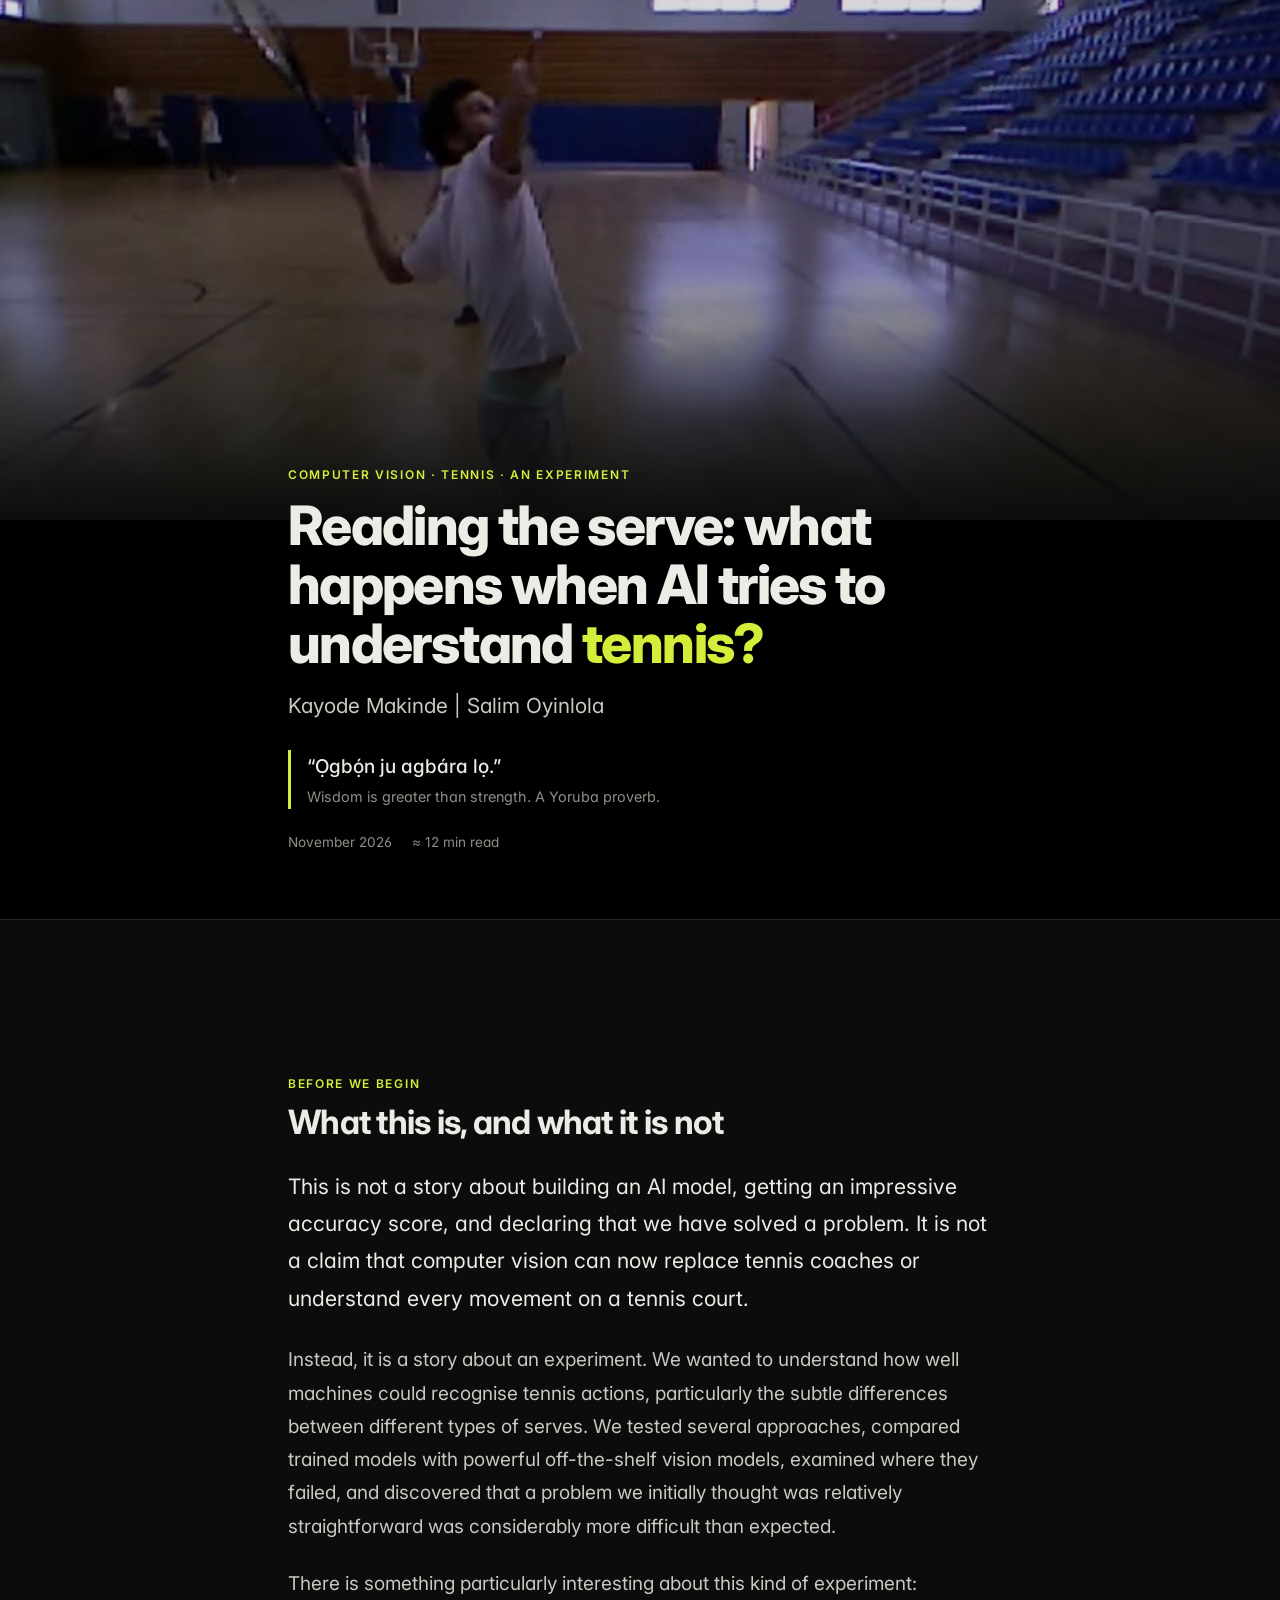
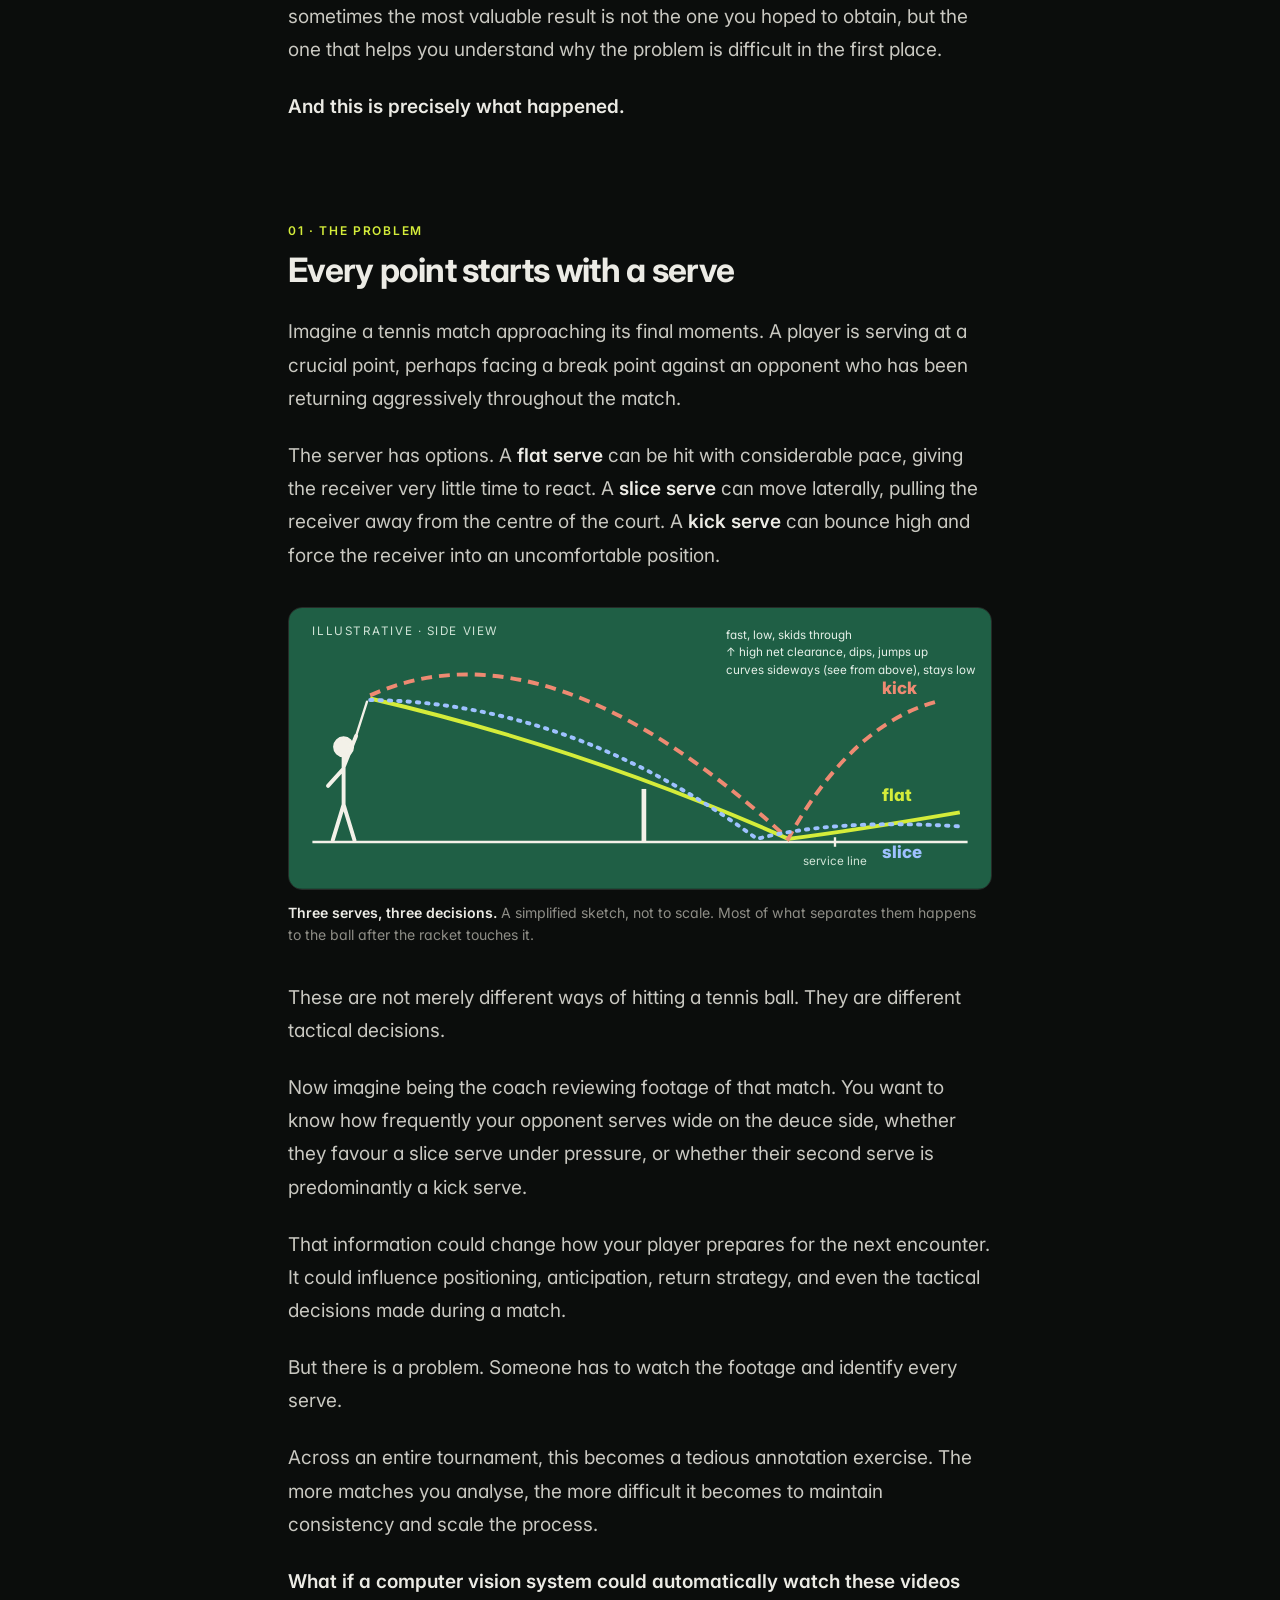
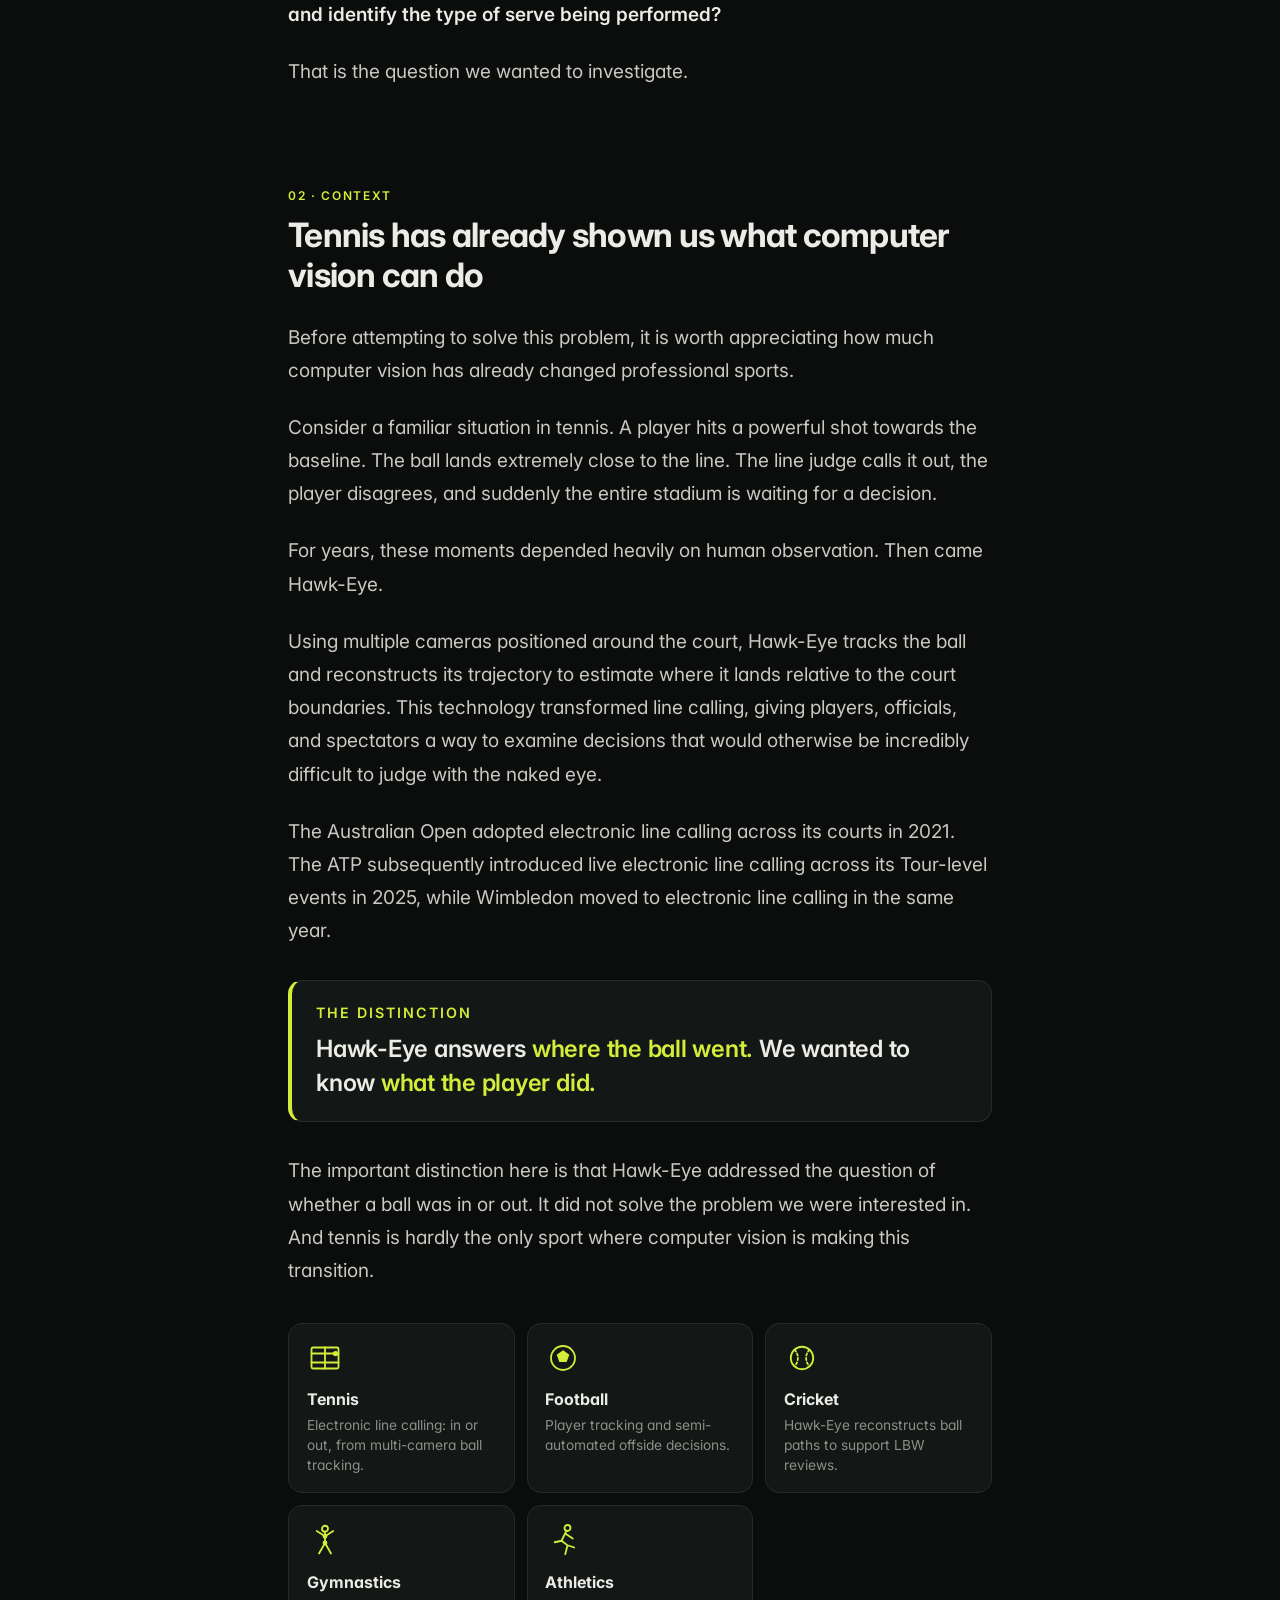
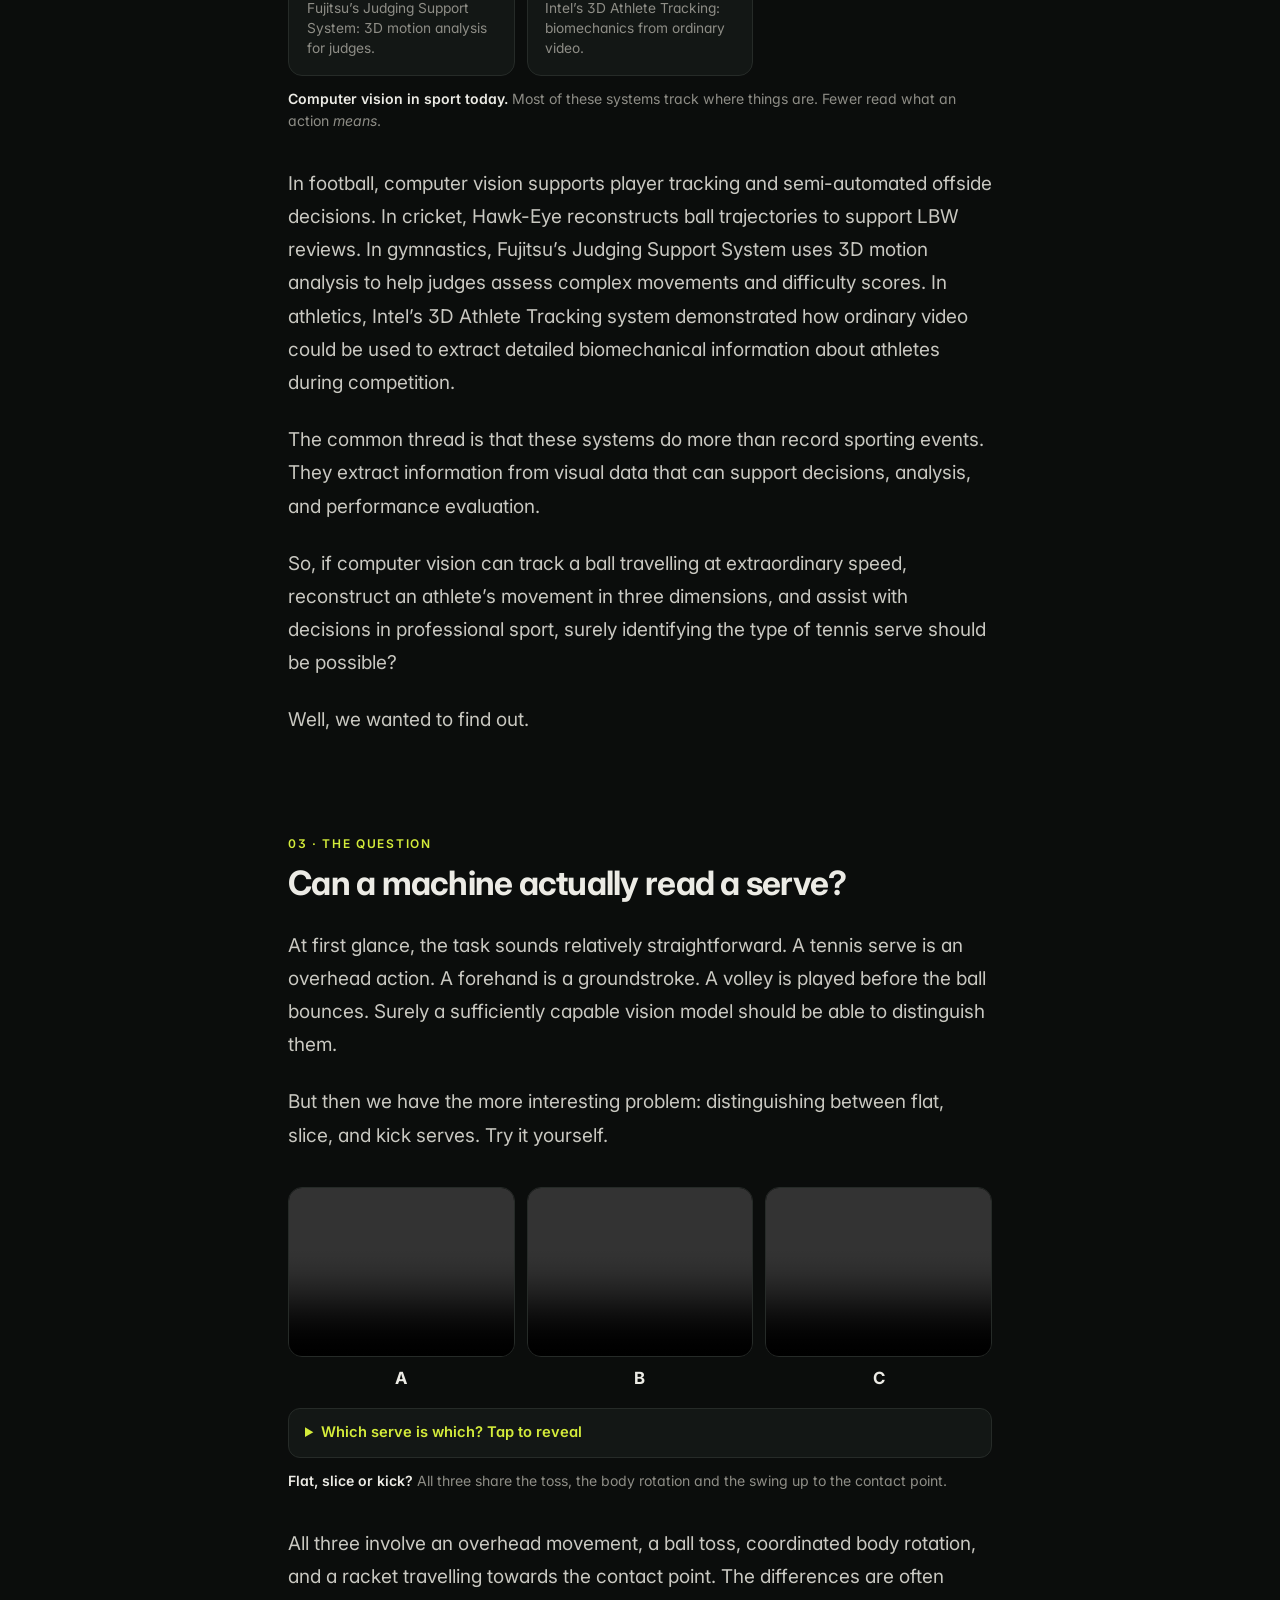
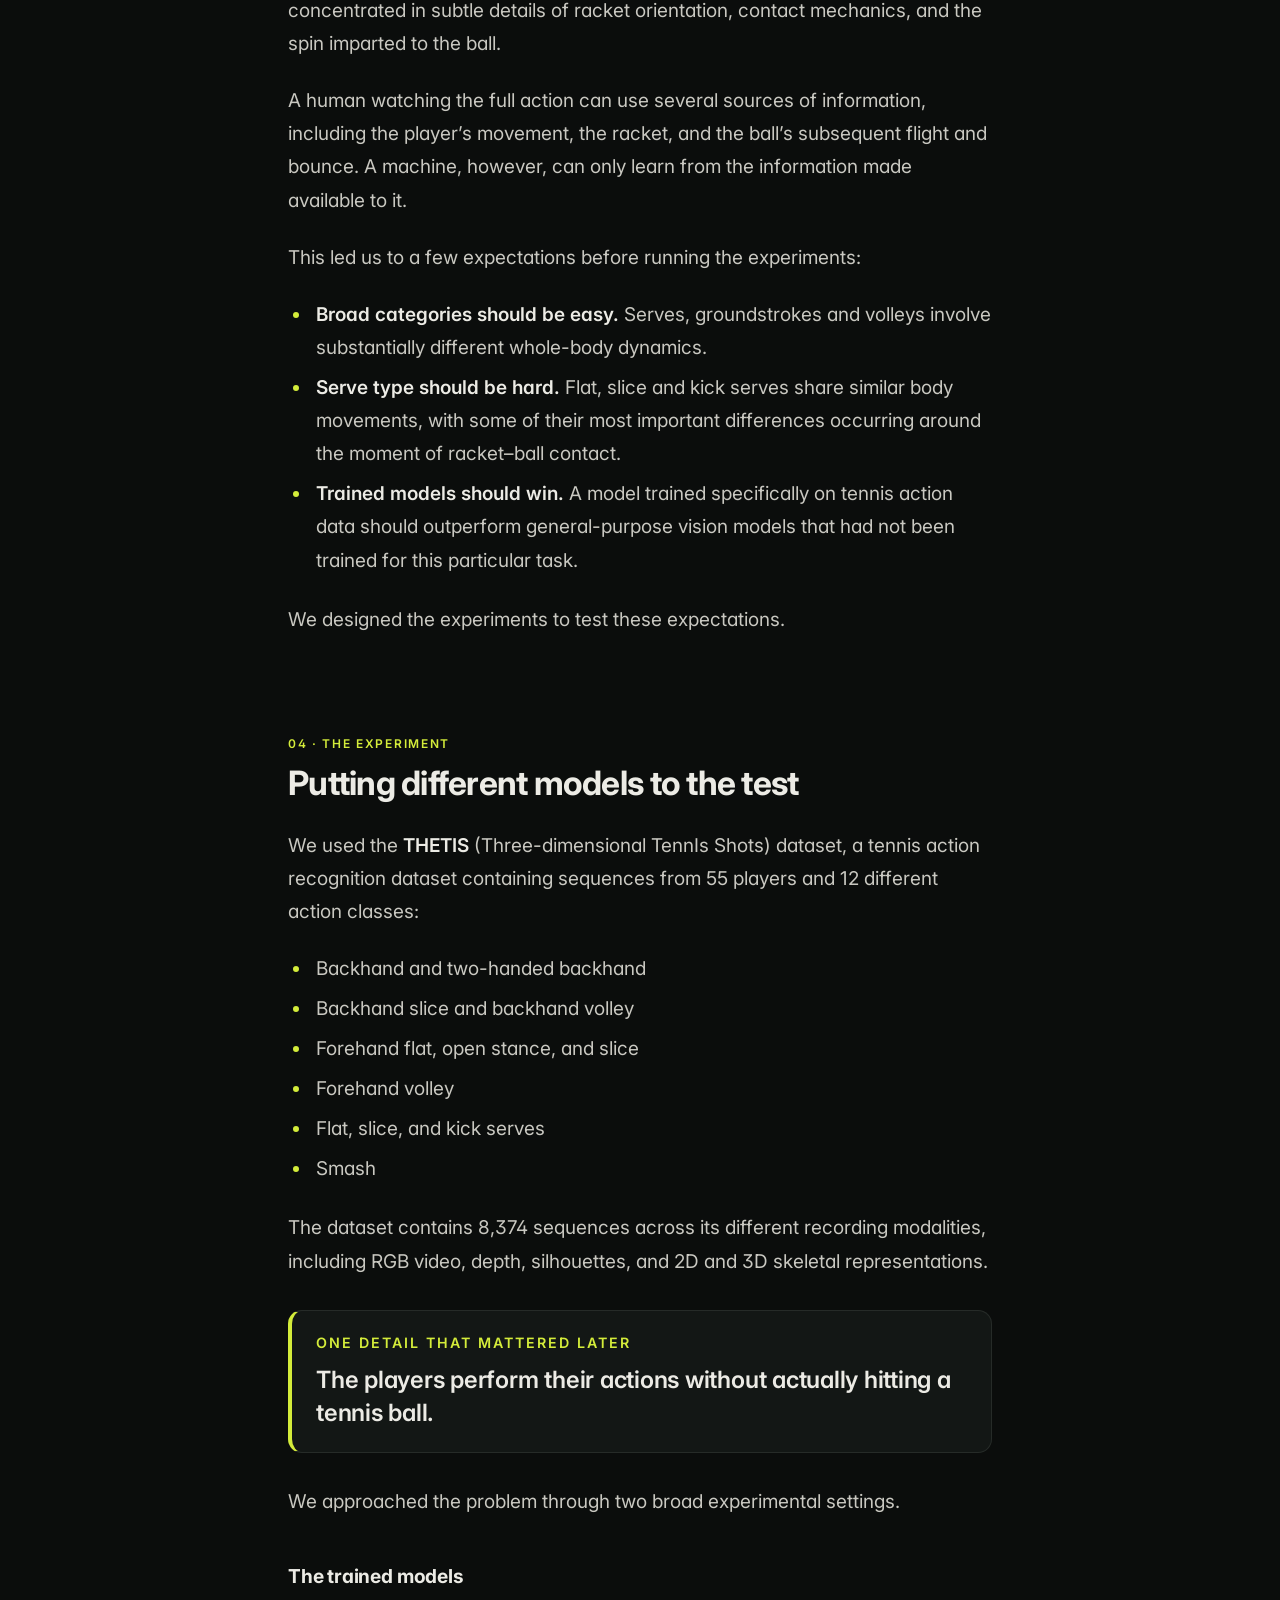
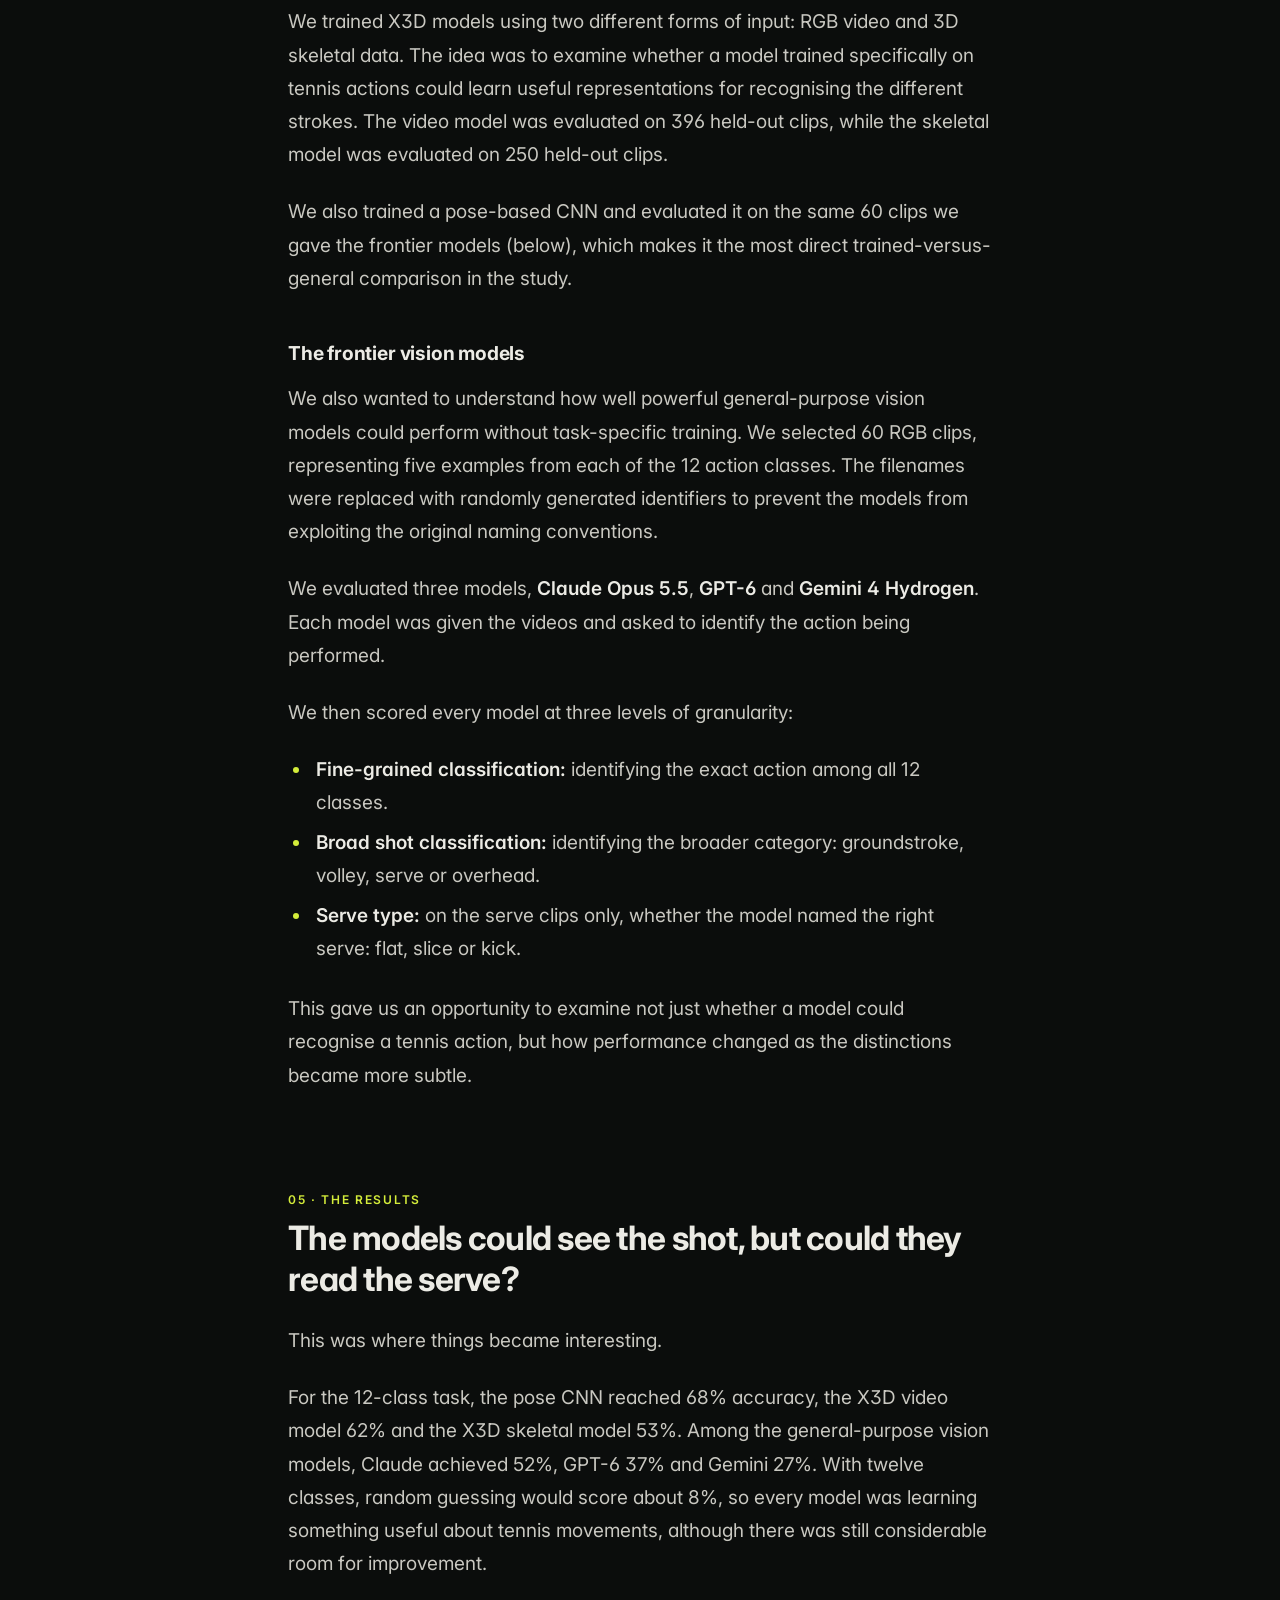
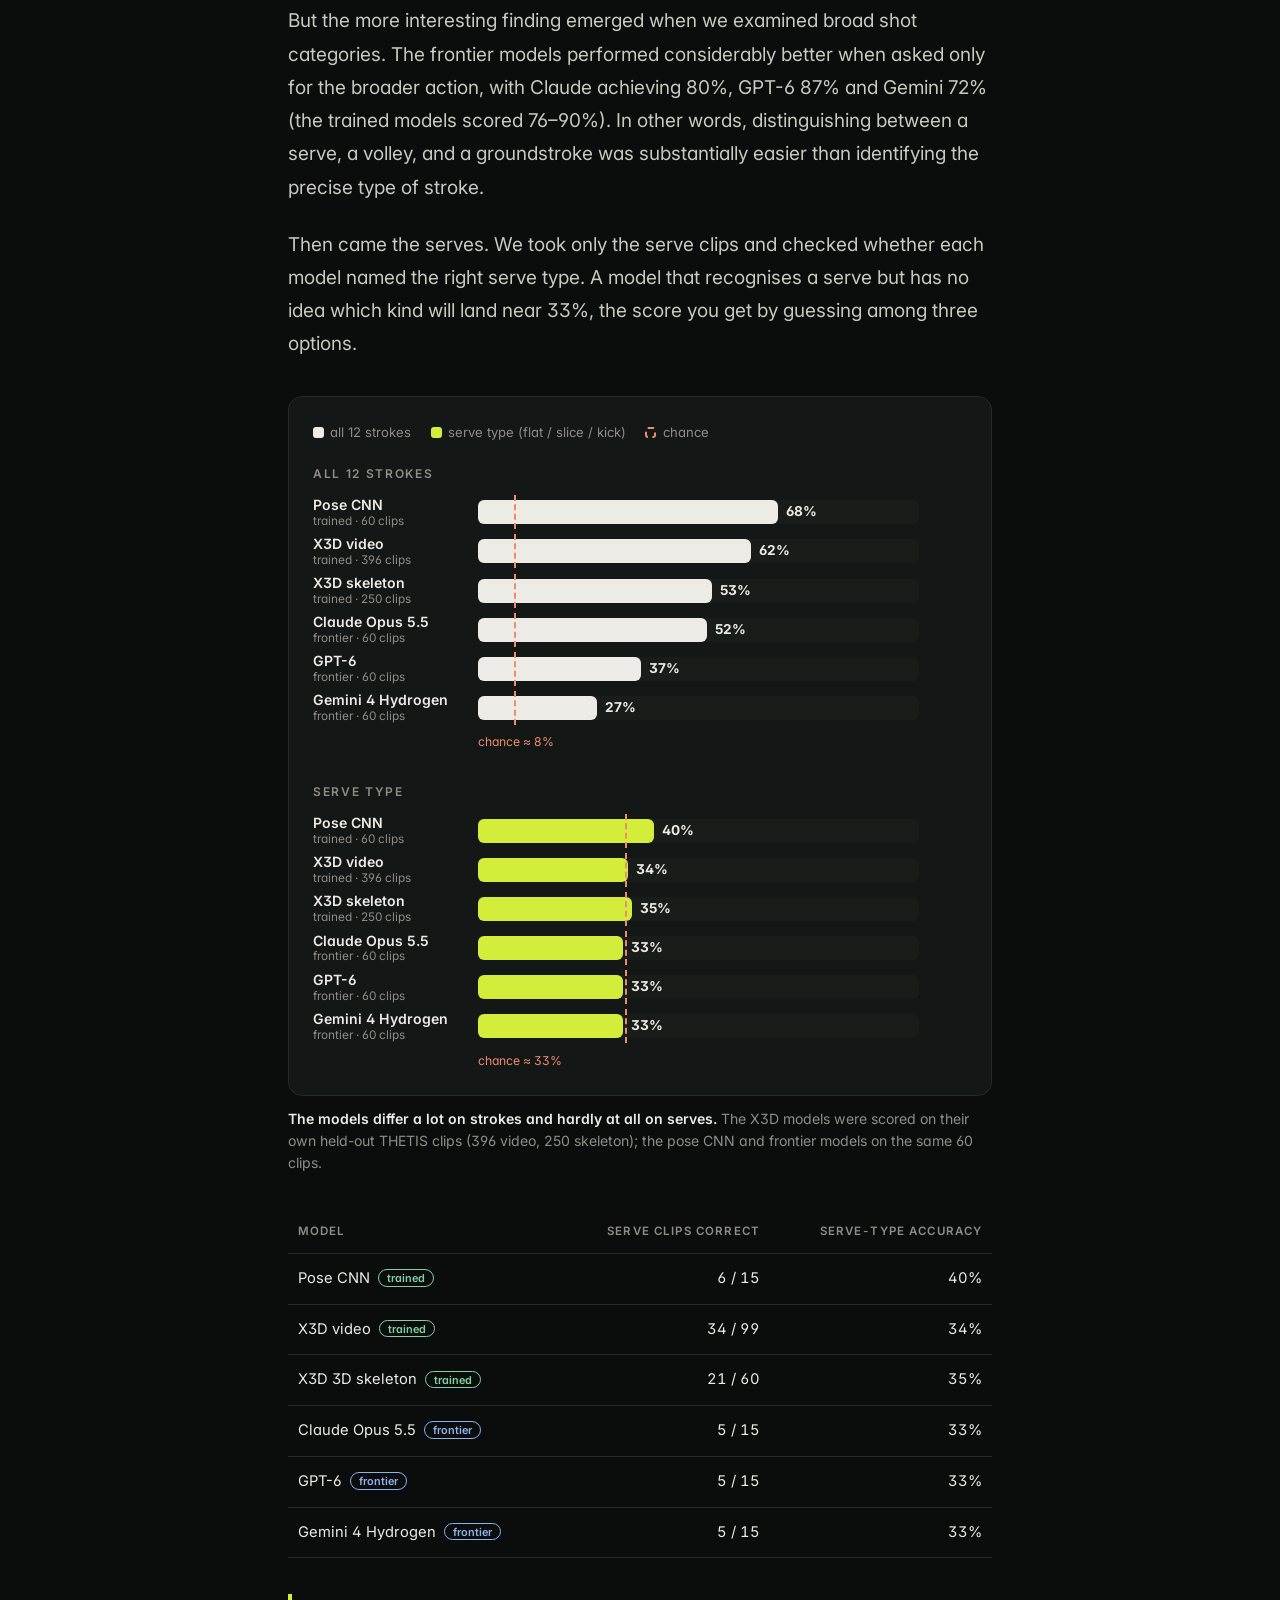
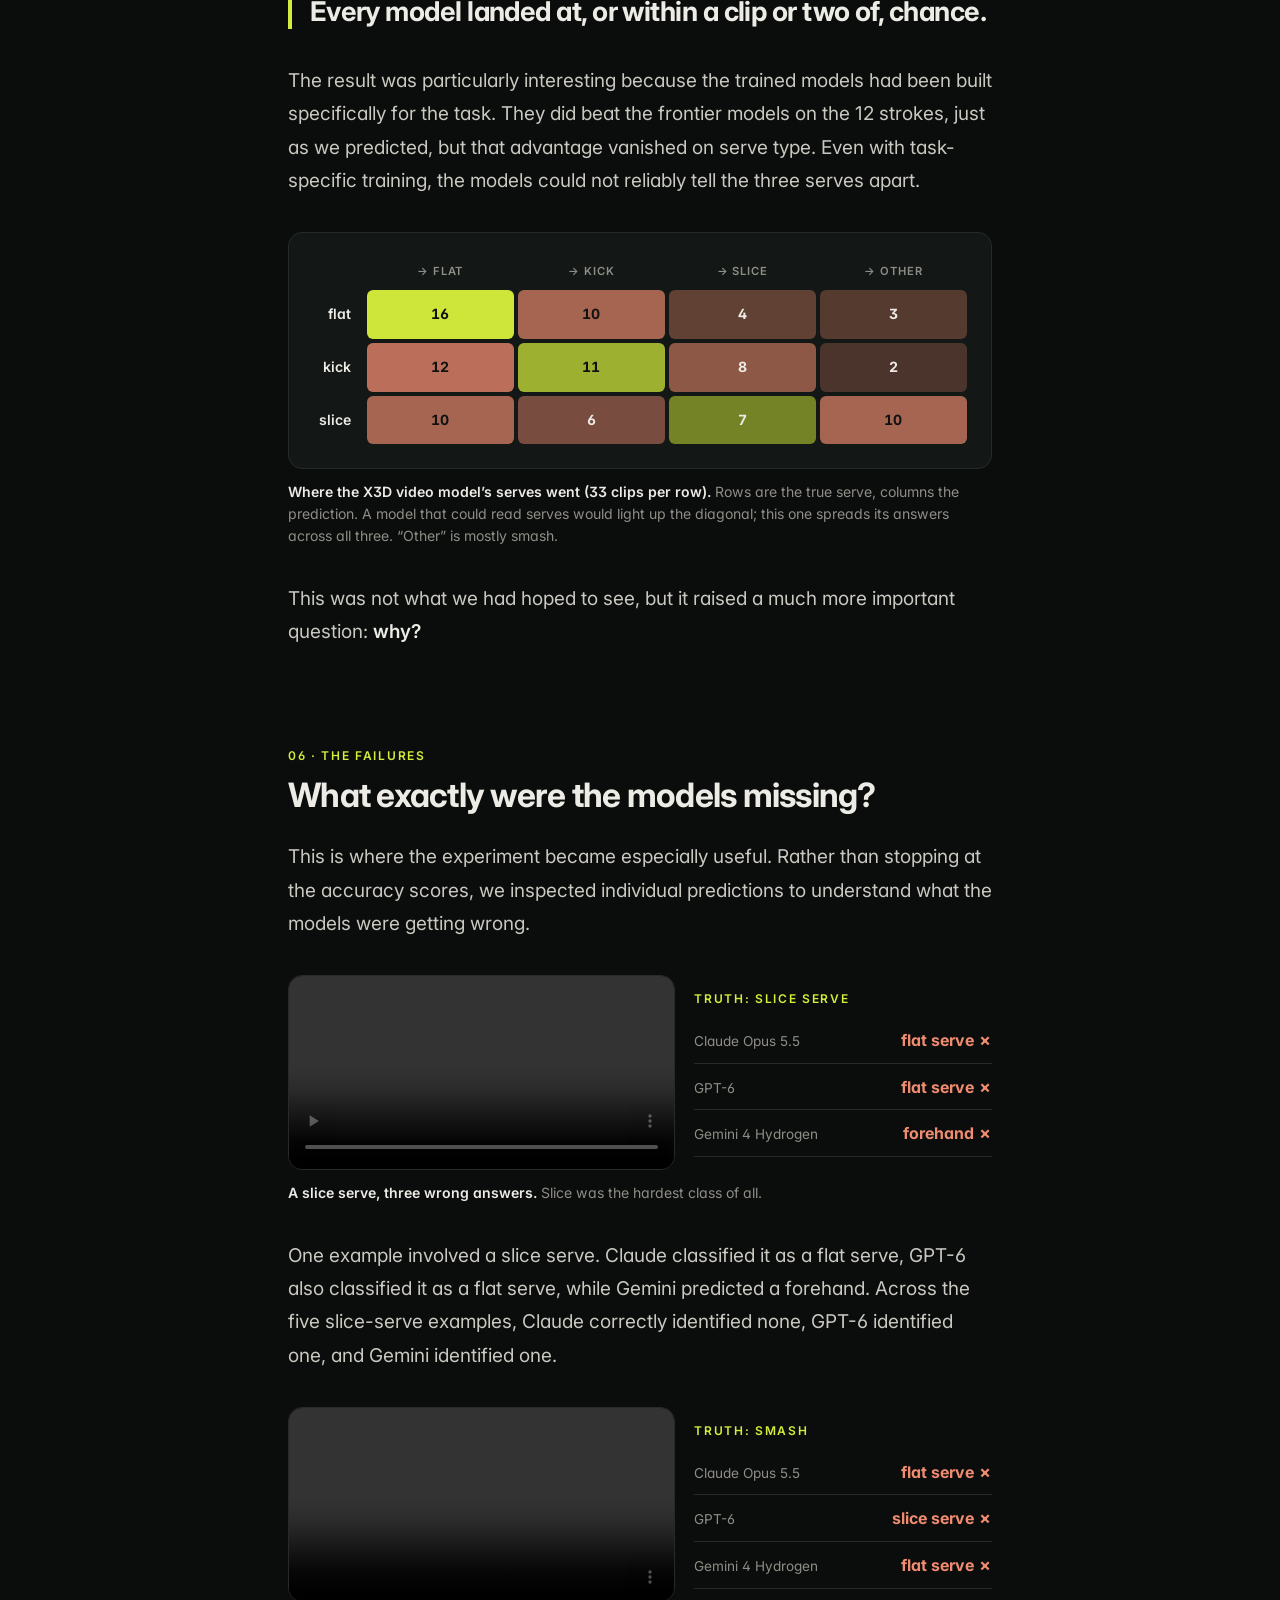
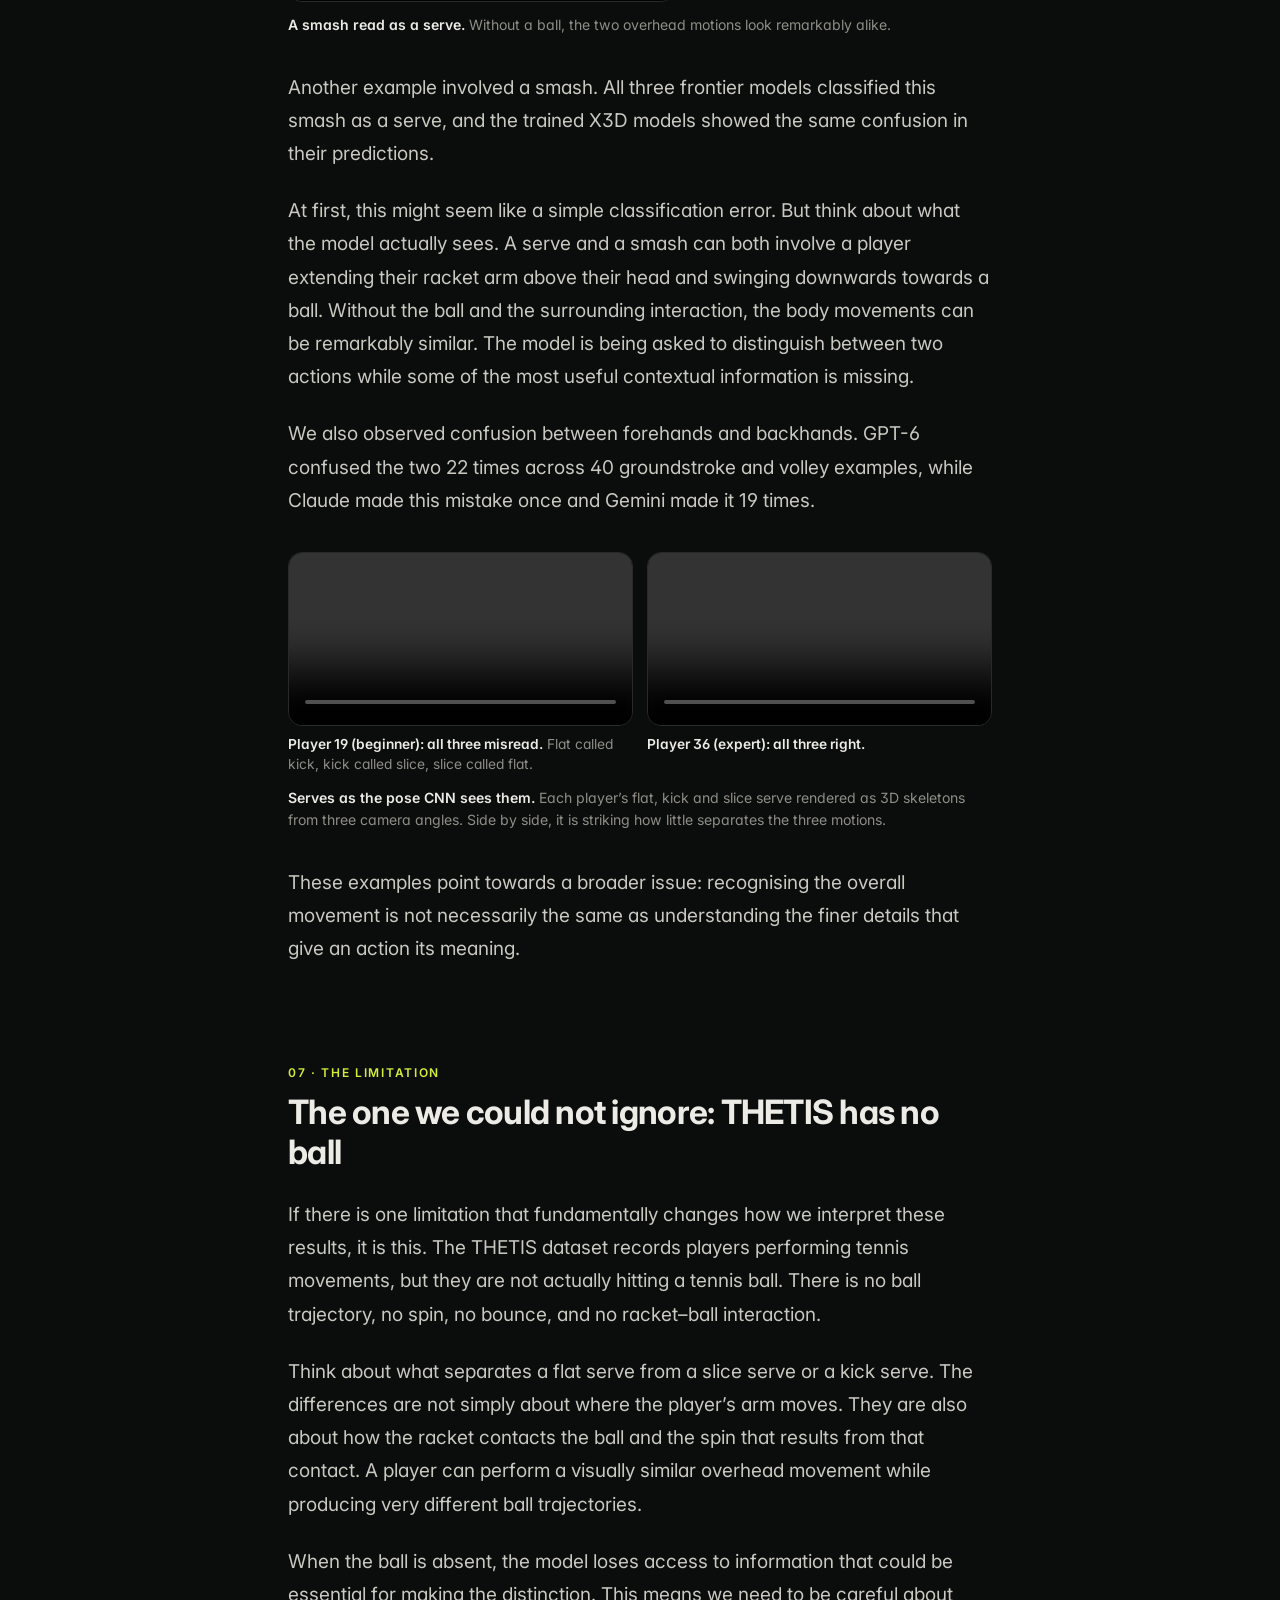
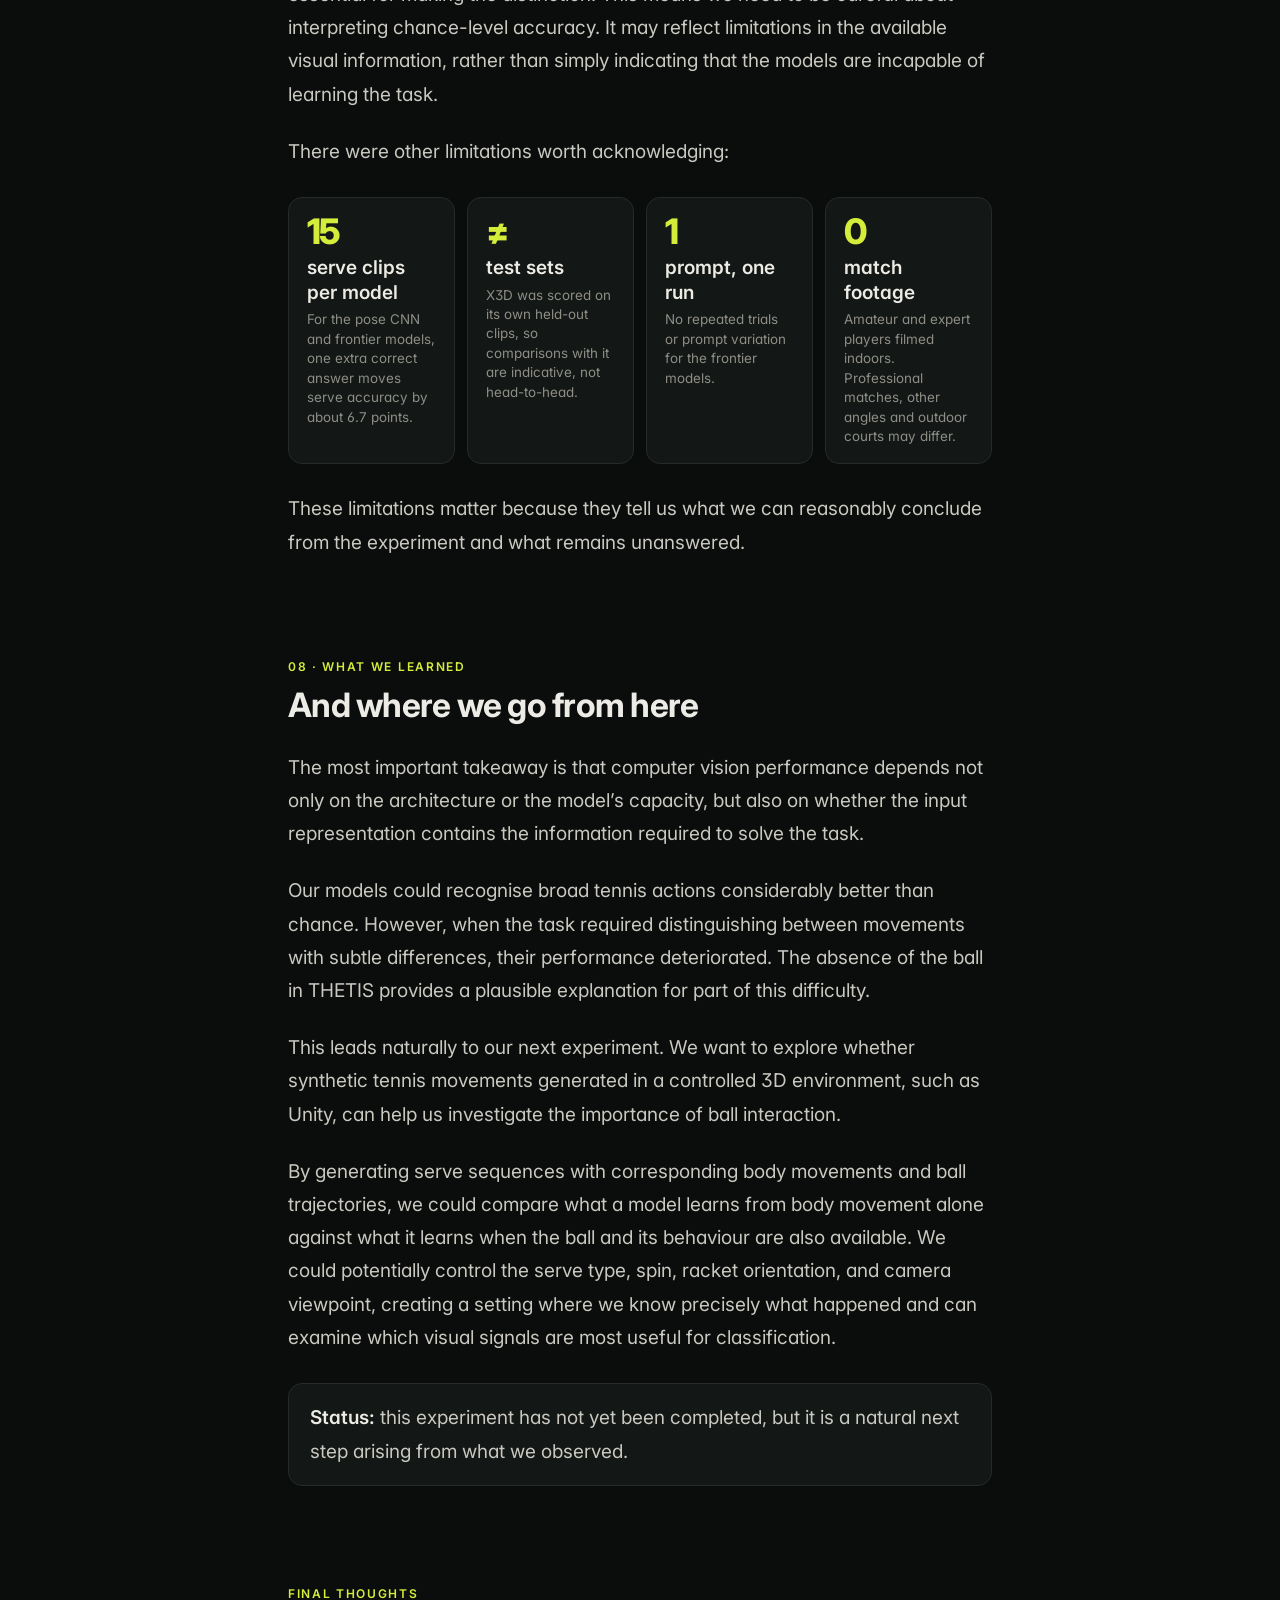
==== commit 981b1744: "done" ====
--- a/reading-the-serve/index.html
+++ b/reading-the-serve/index.html
@@ -151,7 +151,7 @@
   <div class="hero-inner">
     <div class="eyebrow">Computer vision · Tennis · An experiment</div>
     <h1>Reading the serve: what happens when AI tries to understand <em>tennis?</em></h1>
-    <p class="dek">Six models, twelve tennis strokes, and one question none of them could answer.</p>
+    <p class="dek">Kayode Makinde | Salim Oyinlola</p>
     <p class="proverb">“Ọgbọ́n ju agbára lọ.”<span>Wisdom is greater than strength. A Yoruba proverb.</span></p>
     <div class="meta"><span>November 2026</span><span>≈ 12 min read</span></div>
   </div>
